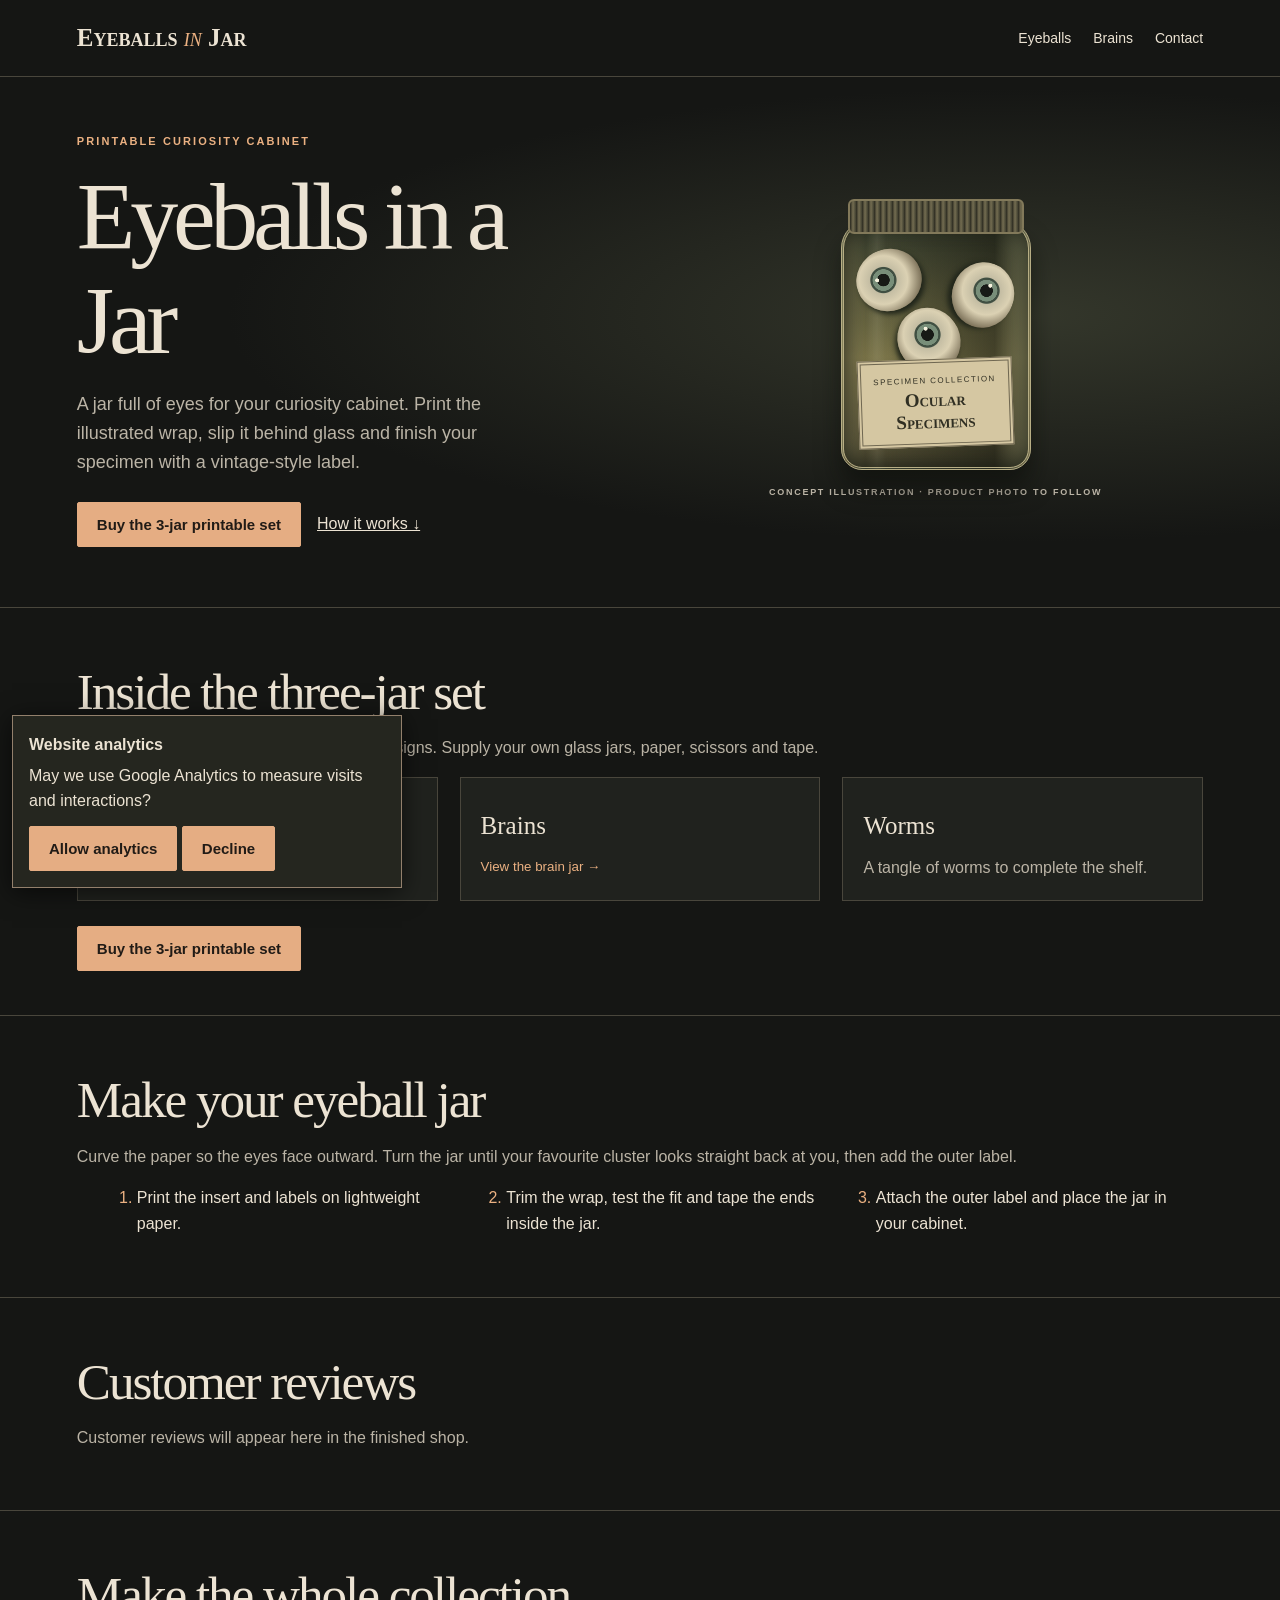
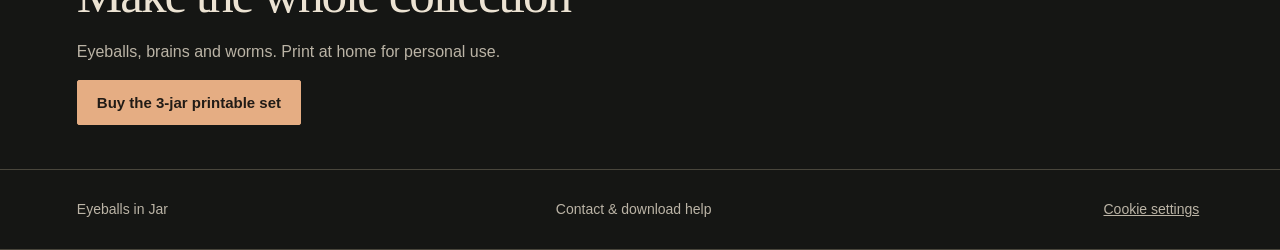
==== public/index.html @ 94f8097a "Add files via upload" ====
<!doctype html><html lang="en"><head><meta charset="utf-8"><meta name="viewport" content="width=device-width,initial-scale=1"><meta name="robots" content="noindex"><title>Eyeballs in a Jar Printable | Eyeballs in Jar</title><link rel="stylesheet" href="style.css"><link rel="icon" href="favicon.ico" sizes="16x16 32x32 48x48 64x64"><link rel="icon" type="image/svg+xml" href="favicon.svg" sizes="any"></head><body><header><a class="brand" href="index.html">Eyeballs <i>in</i> Jar</a><nav aria-label="Main navigation"><a href="index.html">Eyeballs</a><a href="brain-in-a-jar.html">Brains</a><a href="contact.html">Contact</a></nav></header><main><div class="hero"><div><div class="kicker">Printable curiosity cabinet</div><h1>Eyeballs in a Jar</h1><p class="lead">A jar full of eyes for your curiosity cabinet. Print the illustrated wrap, slip it behind glass and finish your specimen with a vintage-style label.</p><div class="actions"><button type="button" data-buy>Buy the 3-jar printable set</button><a href="#making">How it works ↓</a></div></div><figure><div class="glass" aria-hidden="true"><i class="eye"></i><i class="eye"></i><i class="eye"></i><div class="label"><small>SPECIMEN COLLECTION</small>Ocular Specimens</div></div><figcaption>Concept illustration · product photo to follow</figcaption></figure></div><section><h2>Inside the three-jar set</h2><p>One digital download with three specimen designs. Supply your own glass jars, paper, scissors and tape.</p><div class="kit"><a href="index.html"><h3>Eyeballs</h3><small>View the eyeball jar →</small></a><a href="brain-in-a-jar.html"><h3>Brains</h3><small>View the brain jar →</small></a><article><h3>Worms</h3><p>A tangle of worms to complete the shelf.</p></article></div><div class="actions"><button type="button" data-buy>Buy the 3-jar printable set</button></div></section><section id="making"><h2>Make your eyeball jar</h2><p>Curve the paper so the eyes face outward. Turn the jar until your favourite cluster looks straight back at you, then add the outer label.</p><ol class="steps"><li>Print the insert and labels on lightweight paper.</li><li>Trim the wrap, test the fit and tape the ends inside the jar.</li><li>Attach the outer label and place the jar in your cabinet.</li></ol></section><section><h2>Customer reviews</h2><p>Customer reviews will appear here in the finished shop.</p></section><section><h2>Make the whole collection</h2><p>Eyeballs, brains and worms. Print at home for personal use.</p><button type="button" data-buy>Buy the 3-jar printable set</button></section></main><dialog aria-labelledby="checkout"><h2 id="checkout">The three-jar set</h2><p>Eyeballs, brains and worms · Printable download</p><p>Store preview. Checkout will open when the collection launches.</p><form method="dialog"><button>Back to the cabinet</button></form></dialog><script>const box=document.querySelector("dialog");document.querySelectorAll("[data-buy]").forEach(b=>b.onclick=()=>box.showModal());</script><footer><span>Eyeballs in Jar</span><a href="contact.html">Contact &amp; download help</a><button id="cookie-settings" type="button">Cookie settings</button></footer><aside id="analytics-choice" aria-label="Analytics preferences" hidden><strong>Website analytics</strong><p>May we use Google Analytics to measure visits and interactions?</p><button data-accept>Allow analytics</button> <button data-decline>Decline</button></aside><script defer src="analytics.js"></script></body></html>
---- public/style.css ----
:root{--bg:#151614;--paper:#ece3d3;--muted:#bbb4a6;--copper:#ebb182;--line:#49463c}*{box-sizing:border-box}body{margin:0;background:var(--bg);color:var(--paper);font:16px/1.6 'Barlow','Segoe UI',Arial,sans-serif}a{color:inherit}header,footer,.hero,section,main.contact{padding:24px max(6vw,calc((100vw - 1200px)/2))}header,footer,nav,.actions{display:flex;align-items:center;gap:22px}header,footer{justify-content:space-between;border-bottom:1px solid var(--line)}header a,footer a,nav a{text-decoration:none}nav a:hover,footer a:hover{color:var(--copper)}.brand{font:small-caps bold 25px Georgia,serif}.brand i{color:var(--copper);font-weight:normal}nav{font-size:14px}.hero{display:grid;grid-template-columns:1fr 1fr;align-items:center;min-height:530px;gap:5%;padding-top:36px;padding-bottom:40px;background:radial-gradient(ellipse at 80% 45%,#34372b 0,transparent 55%)}h1,h2,h3{font-family:Georgia,serif;font-weight:400;line-height:1.08;margin:14px 0}h1{font-size:clamp(58px,7.5vw,110px);letter-spacing:-.055em}h2{font-size:clamp(32px,4vw,54px);letter-spacing:-.04em}h3{font-size:25px}.kicker,figcaption{color:var(--copper);font:600 11px/1.6 Arial,sans-serif;letter-spacing:.19em;text-transform:uppercase}.lead{max-width:470px;color:var(--muted);font-size:18px}.actions{flex-wrap:wrap;gap:16px;margin-top:25px}button{background:#e5ad83;border:1px solid #e5ad83;color:#211b16;padding:13px 19px;cursor:pointer;font:bold 15px Arial,sans-serif;border-radius:2px}button:hover{background:#f4c7a5}section{padding-top:42px;padding-bottom:44px;border-top:1px solid var(--line)}section p,footer,dialog p{color:var(--muted)}.kit,.steps{display:grid;grid-template-columns:repeat(3,1fr);gap:22px}.kit a,.kit article{display:block;padding:20px;border:1px solid var(--line);background:#20221e;text-decoration:none}.kit a:hover{border-color:var(--copper)}.kit small{color:var(--copper)}.kit p{margin-bottom:0}.steps{counter-reset:step}.steps li{margin-left:20px;padding-right:12px}.steps li::marker{color:var(--copper)}figure{margin:0;text-align:center}figcaption{margin-top:15px;color:var(--muted);font-size:9px}.glass{width:190px;height:250px;margin:40px auto 0;position:relative;border:3px double #b7ae85;border-radius:28px 28px 21px 21px;background:linear-gradient(90deg,#a4986d57,transparent 12%,#cac6a71e 18%,transparent 23%,#17181088 82%,#b0ae8466),linear-gradient(#343a2b,#797348 55%,#49452f);box-shadow:inset 0 0 25px #181c13,0 18px 25px #090b0788}.glass:before{content:'';position:absolute;left:4px;right:4px;top:-24px;height:31px;background:repeating-linear-gradient(90deg,#28271e,#746d51 3px,#403f30 6px);border:2px solid #82795a;border-radius:6px}.eye{position:absolute;width:66px;height:62px;border-radius:50%;background:radial-gradient(circle at 33% 44%,#f7f3df 0 3%,transparent 4%),radial-gradient(circle at 42% 47%,#171a16 0 12%,#788e79 13% 21%,#404f42 22% 25%,#c4bda3 27%,#dbd1b3 48%,#796e56 77%,#343729);box-shadow:2px 4px 5px #20251a}.eye:nth-child(1){left:12px;top:26px;transform:rotate(-20deg)}.eye:nth-child(2){right:12px;top:41px;transform:rotate(110deg)}.eye:nth-child(3){left:52px;top:86px;transform:rotate(55deg)}.brain{position:absolute;inset:29px 12px auto;height:110px;border-radius:52% 52% 40% 35%;background:repeating-radial-gradient(ellipse at 36% 100%,#927869 0 5px,#c6a992 7px 11px,#6f6051 13px 15px);transform:rotate(-9deg);box-shadow:inset -12px -9px 16px #746851}.label{position:absolute;left:8%;right:8%;bottom:20px;background:#d5c7a2;color:#302f23;padding:10px 2px;border:4px double #6f6751;font:small-caps bold 19px Georgia,serif;transform:rotate(-2deg)}.label small{display:block;font:8px/2 Arial,sans-serif;letter-spacing:.18em}.contact{min-height:65vh}.contact h1{font-size:60px}dialog{max-width:min(410px,90vw);background:#22251f;color:var(--paper);border:1px solid var(--line);padding:30px}dialog::backdrop{background:#000b}footer{font-size:14px;border-top:1px solid var(--line)}@media(max-width:700px){header,footer{flex-wrap:wrap;gap:9px}nav{gap:15px}.hero{grid-template-columns:1fr}.hero figure{padding:12px 0}.kit,.steps{grid-template-columns:1fr}.glass{transform:scale(.9);margin-bottom:-10px}section{padding-block:28px}}
#analytics-choice{position:fixed;bottom:12px;left:12px;z-index:4;background:#25261f;color:#ece3d3;padding:16px;border:1px solid #93806c;max-width:min(390px,calc(100vw - 24px));box-shadow:0 4px 24px #0009}#analytics-choice p{margin:5px 0 12px}#cookie-settings{font:inherit;background:transparent;color:inherit;padding:4px;border:0;text-decoration:underline}
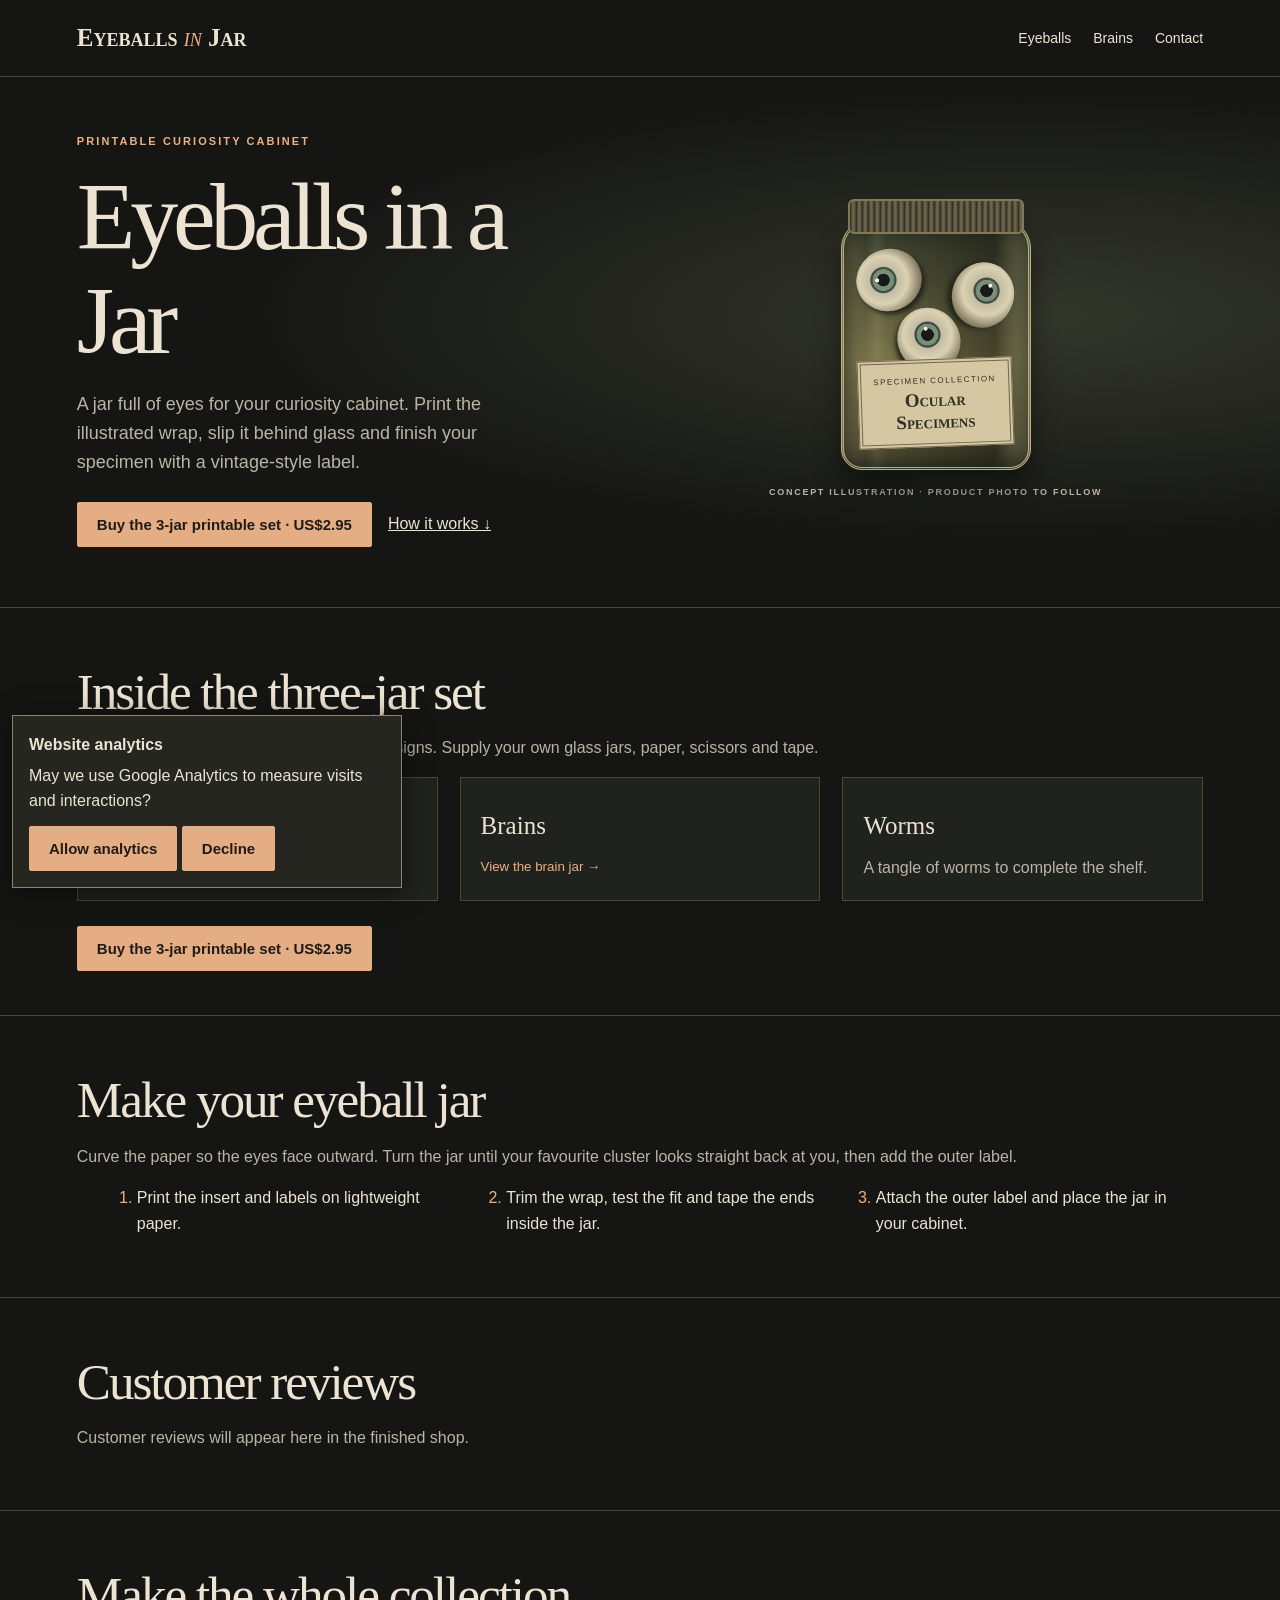
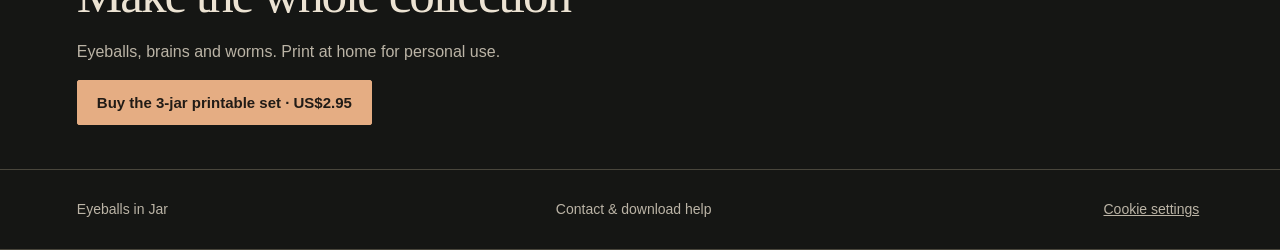
==== commit 335a7bc0: "Add files via upload" ====
--- a/public/index.html
+++ b/public/index.html
@@ -1 +1 @@
-<!doctype html><html lang="en"><head><meta charset="utf-8"><meta name="viewport" content="width=device-width,initial-scale=1"><meta name="robots" content="noindex"><title>Eyeballs in a Jar Printable | Eyeballs in Jar</title><link rel="stylesheet" href="style.css"><link rel="icon" href="favicon.ico" sizes="16x16 32x32 48x48 64x64"><link rel="icon" type="image/svg+xml" href="favicon.svg" sizes="any"></head><body><header><a class="brand" href="index.html">Eyeballs <i>in</i> Jar</a><nav aria-label="Main navigation"><a href="index.html">Eyeballs</a><a href="brain-in-a-jar.html">Brains</a><a href="contact.html">Contact</a></nav></header><main><div class="hero"><div><div class="kicker">Printable curiosity cabinet</div><h1>Eyeballs in a Jar</h1><p class="lead">A jar full of eyes for your curiosity cabinet. Print the illustrated wrap, slip it behind glass and finish your specimen with a vintage-style label.</p><div class="actions"><button type="button" data-buy>Buy the 3-jar printable set</button><a href="#making">How it works ↓</a></div></div><figure><div class="glass" aria-hidden="true"><i class="eye"></i><i class="eye"></i><i class="eye"></i><div class="label"><small>SPECIMEN COLLECTION</small>Ocular Specimens</div></div><figcaption>Concept illustration · product photo to follow</figcaption></figure></div><section><h2>Inside the three-jar set</h2><p>One digital download with three specimen designs. Supply your own glass jars, paper, scissors and tape.</p><div class="kit"><a href="index.html"><h3>Eyeballs</h3><small>View the eyeball jar →</small></a><a href="brain-in-a-jar.html"><h3>Brains</h3><small>View the brain jar →</small></a><article><h3>Worms</h3><p>A tangle of worms to complete the shelf.</p></article></div><div class="actions"><button type="button" data-buy>Buy the 3-jar printable set</button></div></section><section id="making"><h2>Make your eyeball jar</h2><p>Curve the paper so the eyes face outward. Turn the jar until your favourite cluster looks straight back at you, then add the outer label.</p><ol class="steps"><li>Print the insert and labels on lightweight paper.</li><li>Trim the wrap, test the fit and tape the ends inside the jar.</li><li>Attach the outer label and place the jar in your cabinet.</li></ol></section><section><h2>Customer reviews</h2><p>Customer reviews will appear here in the finished shop.</p></section><section><h2>Make the whole collection</h2><p>Eyeballs, brains and worms. Print at home for personal use.</p><button type="button" data-buy>Buy the 3-jar printable set</button></section></main><dialog aria-labelledby="checkout"><h2 id="checkout">The three-jar set</h2><p>Eyeballs, brains and worms · Printable download</p><p>Store preview. Checkout will open when the collection launches.</p><form method="dialog"><button>Back to the cabinet</button></form></dialog><script>const box=document.querySelector("dialog");document.querySelectorAll("[data-buy]").forEach(b=>b.onclick=()=>box.showModal());</script><footer><span>Eyeballs in Jar</span><a href="contact.html">Contact &amp; download help</a><button id="cookie-settings" type="button">Cookie settings</button></footer><aside id="analytics-choice" aria-label="Analytics preferences" hidden><strong>Website analytics</strong><p>May we use Google Analytics to measure visits and interactions?</p><button data-accept>Allow analytics</button> <button data-decline>Decline</button></aside><script defer src="analytics.js"></script></body></html>+<!doctype html><html lang="en"><head><meta charset="utf-8"><meta name="viewport" content="width=device-width,initial-scale=1"><meta name="robots" content="noindex"><title>Eyeballs in a Jar Printable | Eyeballs in Jar</title><link rel="stylesheet" href="style.css"><link rel="icon" href="favicon.ico" sizes="16x16 32x32 48x48 64x64"><link rel="icon" type="image/svg+xml" href="favicon.svg" sizes="any"></head><body><header><a class="brand" href="index.html">Eyeballs <i>in</i> Jar</a><nav aria-label="Main navigation"><a href="index.html">Eyeballs</a><a href="brain-in-a-jar.html">Brains</a><a href="contact.html">Contact</a></nav></header><main><div class="hero"><div><div class="kicker">Printable curiosity cabinet</div><h1>Eyeballs in a Jar</h1><p class="lead">A jar full of eyes for your curiosity cabinet. Print the illustrated wrap, slip it behind glass and finish your specimen with a vintage-style label.</p><div class="actions"><button type="button" data-buy>Buy the 3-jar printable set · US$2.95</button><a href="#making">How it works ↓</a></div></div><figure><div class="glass" aria-hidden="true"><i class="eye"></i><i class="eye"></i><i class="eye"></i><div class="label"><small>SPECIMEN COLLECTION</small>Ocular Specimens</div></div><figcaption>Concept illustration · product photo to follow</figcaption></figure></div><section><h2>Inside the three-jar set</h2><p>One digital download with three specimen designs. Supply your own glass jars, paper, scissors and tape.</p><div class="kit"><a href="index.html"><h3>Eyeballs</h3><small>View the eyeball jar →</small></a><a href="brain-in-a-jar.html"><h3>Brains</h3><small>View the brain jar →</small></a><article><h3>Worms</h3><p>A tangle of worms to complete the shelf.</p></article></div><div class="actions"><button type="button" data-buy>Buy the 3-jar printable set · US$2.95</button></div></section><section id="making"><h2>Make your eyeball jar</h2><p>Curve the paper so the eyes face outward. Turn the jar until your favourite cluster looks straight back at you, then add the outer label.</p><ol class="steps"><li>Print the insert and labels on lightweight paper.</li><li>Trim the wrap, test the fit and tape the ends inside the jar.</li><li>Attach the outer label and place the jar in your cabinet.</li></ol></section><section><h2>Customer reviews</h2><p>Customer reviews will appear here in the finished shop.</p></section><section><h2>Make the whole collection</h2><p>Eyeballs, brains and worms. Print at home for personal use.</p><button type="button" data-buy>Buy the 3-jar printable set · US$2.95</button></section></main><script defer src="https://cdn.paddle.com/paddle/v2/paddle.js"></script><script defer src="/jar-shop.js"></script><footer><span>Eyeballs in Jar</span><a href="contact.html">Contact &amp; download help</a><button id="cookie-settings" type="button">Cookie settings</button></footer><aside id="analytics-choice" aria-label="Analytics preferences" hidden><strong>Website analytics</strong><p>May we use Google Analytics to measure visits and interactions?</p><button data-accept>Allow analytics</button> <button data-decline>Decline</button></aside><script defer src="analytics.js"></script></body></html>
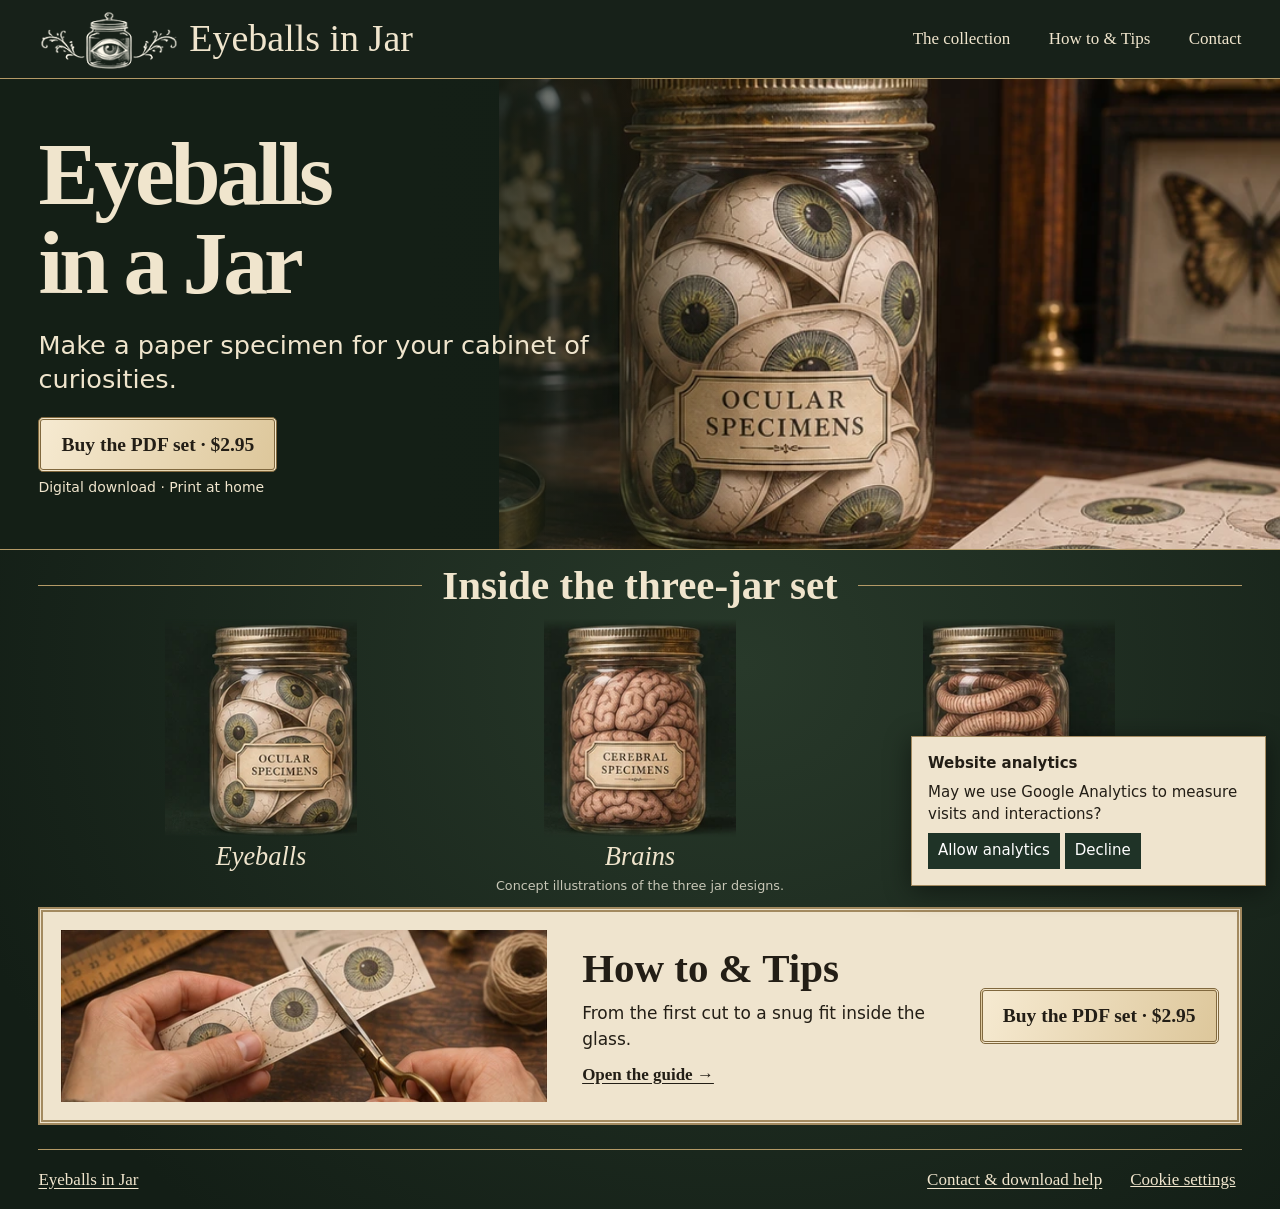
==== commit db27911d: "Add files via upload" ====
--- a/public/index.html
+++ b/public/index.html
@@ -1 +1,5 @@
-<!doctype html><html lang="en"><head><meta charset="utf-8"><meta name="viewport" content="width=device-width,initial-scale=1"><meta name="robots" content="noindex"><title>Eyeballs in a Jar Printable | Eyeballs in Jar</title><link rel="stylesheet" href="style.css"><link rel="icon" href="favicon.ico" sizes="16x16 32x32 48x48 64x64"><link rel="icon" type="image/svg+xml" href="favicon.svg" sizes="any"></head><body><header><a class="brand" href="index.html">Eyeballs <i>in</i> Jar</a><nav aria-label="Main navigation"><a href="index.html">Eyeballs</a><a href="brain-in-a-jar.html">Brains</a><a href="contact.html">Contact</a></nav></header><main><div class="hero"><div><div class="kicker">Printable curiosity cabinet</div><h1>Eyeballs in a Jar</h1><p class="lead">A jar full of eyes for your curiosity cabinet. Print the illustrated wrap, slip it behind glass and finish your specimen with a vintage-style label.</p><div class="actions"><button type="button" data-buy>Buy the 3-jar printable set · US$2.95</button><a href="#making">How it works ↓</a></div></div><figure><div class="glass" aria-hidden="true"><i class="eye"></i><i class="eye"></i><i class="eye"></i><div class="label"><small>SPECIMEN COLLECTION</small>Ocular Specimens</div></div><figcaption>Concept illustration · product photo to follow</figcaption></figure></div><section><h2>Inside the three-jar set</h2><p>One digital download with three specimen designs. Supply your own glass jars, paper, scissors and tape.</p><div class="kit"><a href="index.html"><h3>Eyeballs</h3><small>View the eyeball jar →</small></a><a href="brain-in-a-jar.html"><h3>Brains</h3><small>View the brain jar →</small></a><article><h3>Worms</h3><p>A tangle of worms to complete the shelf.</p></article></div><div class="actions"><button type="button" data-buy>Buy the 3-jar printable set · US$2.95</button></div></section><section id="making"><h2>Make your eyeball jar</h2><p>Curve the paper so the eyes face outward. Turn the jar until your favourite cluster looks straight back at you, then add the outer label.</p><ol class="steps"><li>Print the insert and labels on lightweight paper.</li><li>Trim the wrap, test the fit and tape the ends inside the jar.</li><li>Attach the outer label and place the jar in your cabinet.</li></ol></section><section><h2>Customer reviews</h2><p>Customer reviews will appear here in the finished shop.</p></section><section><h2>Make the whole collection</h2><p>Eyeballs, brains and worms. Print at home for personal use.</p><button type="button" data-buy>Buy the 3-jar printable set · US$2.95</button></section></main><script defer src="https://cdn.paddle.com/paddle/v2/paddle.js"></script><script defer src="/jar-shop.js"></script><footer><span>Eyeballs in Jar</span><a href="contact.html">Contact &amp; download help</a><button id="cookie-settings" type="button">Cookie settings</button></footer><aside id="analytics-choice" aria-label="Analytics preferences" hidden><strong>Website analytics</strong><p>May we use Google Analytics to measure visits and interactions?</p><button data-accept>Allow analytics</button> <button data-decline>Decline</button></aside><script defer src="analytics.js"></script></body></html>+<!doctype html>
+<html lang="en"><head><meta charset="utf-8"><meta name="viewport" content="width=device-width,initial-scale=1"><meta name="robots" content="noindex"><title>Eyeballs in a Jar | Eyeballs in Jar</title><link rel="icon" href="/favicon.svg"><link rel="stylesheet" href="/cabinet/theme.css"></head><body>
+<header><div class="frame bar"><a class="brand" href="/"><img src="/cabinet/emblem.png" alt="">Eyeballs in Jar</a><nav aria-label="Main navigation"><a href="/#collection">The collection</a><a href="/how-to.html">How to &amp; Tips</a><a href="/contact.html">Contact</a></nav></div></header>
+<main><section class="hero "><img src="/cabinet/cabinet.webp" alt="Concept illustration of a paper eyeball specimen jar in a curiosity cabinet"><div class="frame"><div class="hero-copy"><h1>Eyeballs<br> in a Jar</h1><p>Make a paper specimen for your cabinet of curiosities.</p><button class="buy" type="button" data-buy>Buy the PDF set · $2.95</button><small>Digital download · Print at home</small></div></div></section><section id="collection" class="collection frame"><h2>Inside the three-jar set</h2><div class="jars"><a href="/"><img src="/cabinet/eyes.webp" alt="Eyeballs jar concept illustration"><span>Eyeballs</span></a><a href="/brain-in-a-jar.html"><img src="/cabinet/brain.webp" alt="Brains jar concept illustration"><span>Brains</span></a><div><img src="/cabinet/worms.webp" alt="Worms jar concept illustration"><span>Worms</span></div></div><p class="caption">Concept illustrations of the three jar designs.</p></section><aside class="guide frame"><img src="/cabinet/worktable.webp" alt="Illustration of a paper specimen being cut at a worktable"><div><h2>How to &amp; Tips</h2><p>From the first cut to a snug fit inside the glass.</p><a href="/how-to.html">Open the guide →</a></div><div><button class="buy" type="button" data-buy>Buy the PDF set · $2.95</button></div></aside></main><footer class="frame"><a href="/">Eyeballs in Jar</a><a href="/contact.html">Contact &amp; download help</a><button id="cookie-settings">Cookie settings</button></footer><aside id="analytics-choice" aria-label="Analytics preferences" hidden><strong>Website analytics</strong><p>May we use Google Analytics to measure visits and interactions?</p><button data-accept>Allow analytics</button> <button data-decline>Decline</button></aside><script defer src="analytics.js"></script>
+<script defer src="https://cdn.paddle.com/paddle/v2/paddle.js"></script><script defer src="/jar-shop.js"></script></body></html>
--- a/cabinet/theme.css
+++ b/cabinet/theme.css
@@ -0,0 +1,2 @@
+:root{color-scheme:dark;--paper:#f0e5cd;--gold:#b49a67;--green:#162319;--ink:#231e16}*{box-sizing:border-box}body{margin:0;background:radial-gradient(ellipse at 58% 55%,#28392a,#131e16 78%);color:var(--paper);font:17px/1.5 Georgia,serif}a{color:inherit;text-underline-offset:.2em}button{cursor:pointer;font:inherit}img{display:block;max-width:100%}.frame{width:min(94%,1240px);margin:auto}header{border-bottom:1px solid var(--gold);background:#172119}.bar,nav,.brand,footer{display:flex;align-items:center}.bar{justify-content:space-between;min-height:78px}.brand{gap:10px;font-size:clamp(23px,3vw,38px)}.brand img{width:clamp(80px,11vw,145px)}.brand,nav a{text-decoration:none}nav{gap:clamp(16px,3vw,40px)}a:hover{text-decoration:underline}.hero{position:relative;isolation:isolate;overflow:hidden;border-bottom:1px solid var(--gold);background:#131e16}.hero>img{position:absolute;right:0;width:61%;height:100%;object-fit:cover;object-position:center;z-index:-2}.hero:after{content:"";position:absolute;inset:0;z-index:-1;background:linear-gradient(90deg,#141f16 33%,transparent 59%)}.brainhero>img{object-fit:contain;background:#202e23}.hero-copy{max-width:46%;padding:clamp(28px,4vw,65px) 0}.hero h1,.manual h1{font-size:clamp(56px,7vw,105px);line-height:.99;letter-spacing:-.045em;margin:0}.hero p,.guide p,.manual p,small,.caption{font-family:system-ui,sans-serif}.hero p{font-size:clamp(18px,2vw,28px);line-height:1.35;max-width:24em;margin:20px 0}.buy{background:linear-gradient(110deg,#f6ead1,#ddc79b);border:3px double #80683e;border-radius:5px;padding:10px 20px;color:var(--ink);font-weight:bold;font-size:1.15em}.buy:hover{background:#fff3dc}small{display:block;margin-top:5px;font-size:14px}.collection{text-align:center;padding:12px 0}.collection h2,.guide h2,.manual h2{font-size:clamp(26px,3.2vw,44px);line-height:1.15;margin:0}.collection h2{display:flex;align-items:center;gap:20px}.collection h2:before,.collection h2:after{content:"";height:1px;background:var(--gold);flex:1}.jars{display:flex;justify-content:space-evenly;margin-top:10px}.jars>*{width:26%;text-decoration:none}.jars img{height:clamp(150px,17vw,230px);width:100%;object-fit:contain;mask-image:linear-gradient(to right,transparent,#000 10%,#000 90%,transparent),linear-gradient(to bottom,transparent,#000 5%,#000 95%,transparent);mask-composite:intersect}.jars span{font-style:italic;font-size:1.55em}.caption{margin:0;font-size:.75em;color:#c8c7b7}.guide,.guidehead{display:grid;align-items:center;gap:3%;padding:18px}.guide{grid-template-columns:42% 1fr auto;background:#efe4ce;color:var(--ink);border:5px double #a38a60}.guide img{width:100%}.guide p{margin:.55em 0}.guide a,.manual>a{font-weight:bold}footer{gap:22px;border-top:1px solid var(--gold);margin:24px auto 0!important;padding:16px 0;flex-wrap:wrap}footer>a:first-child{margin-right:auto}footer button{background:none;color:inherit;border:0;text-decoration:underline}.manual{padding:35px 0 45px}.guidehead{grid-template-columns:1fr 42%;border-bottom:1px solid var(--gold)}.manual ol{max-width:750px;margin:30px auto;padding-left:30px}.manual li{padding:16px 0;border-bottom:1px solid #5c624c}.manual h2{font-size:1.7em}.manual p{max-width:60ch}.manual li::marker{color:#d3b785}.manual>a{display:block;text-align:center}#analytics-choice{position:fixed;z-index:9;bottom:14px;right:14px;width:min(355px,92vw);padding:16px;background:#efe4ce;color:var(--ink);box-shadow:0 4px 25px #0007;border:1px solid #a38a60;font:15px/1.45 system-ui}#analytics-choice p{margin:.5em 0}#analytics-choice button{background:#1f3327;color:#fff;border:0;padding:7px 10px}a:focus-visible,button:focus-visible{outline:3px solid #cd8c51;outline-offset:3px}
+@media(max-width:760px){.bar{flex-wrap:wrap;justify-content:center;gap:4px;padding:8px 0}nav{width:100%;justify-content:center;font-size:15px}.hero{display:flex;flex-direction:column}.hero>.frame{order:0}.hero>img{position:static;width:100%;height:clamp(185px,56vw,340px);order:1;z-index:0;object-position:50% 50%}.hero:after{display:none}.hero-copy{max-width:100%;padding:22px 0}.hero h1{font-size:clamp(40px,9vw,65px)}.hero h1 br{display:none}.hero h1 br:after{content:" "}.hero p{margin:10px 0 15px}.collection h2{gap:8px}.jars>*{width:31%}.jars img{height:clamp(95px,34vw,170px)}.jars span{font-size:1.15em}.guide,.guidehead{grid-template-columns:1fr;gap:14px}.guide img{max-height:230px;object-fit:cover}.manual h1{font-size:42px}footer{gap:12px;font-size:14px}}
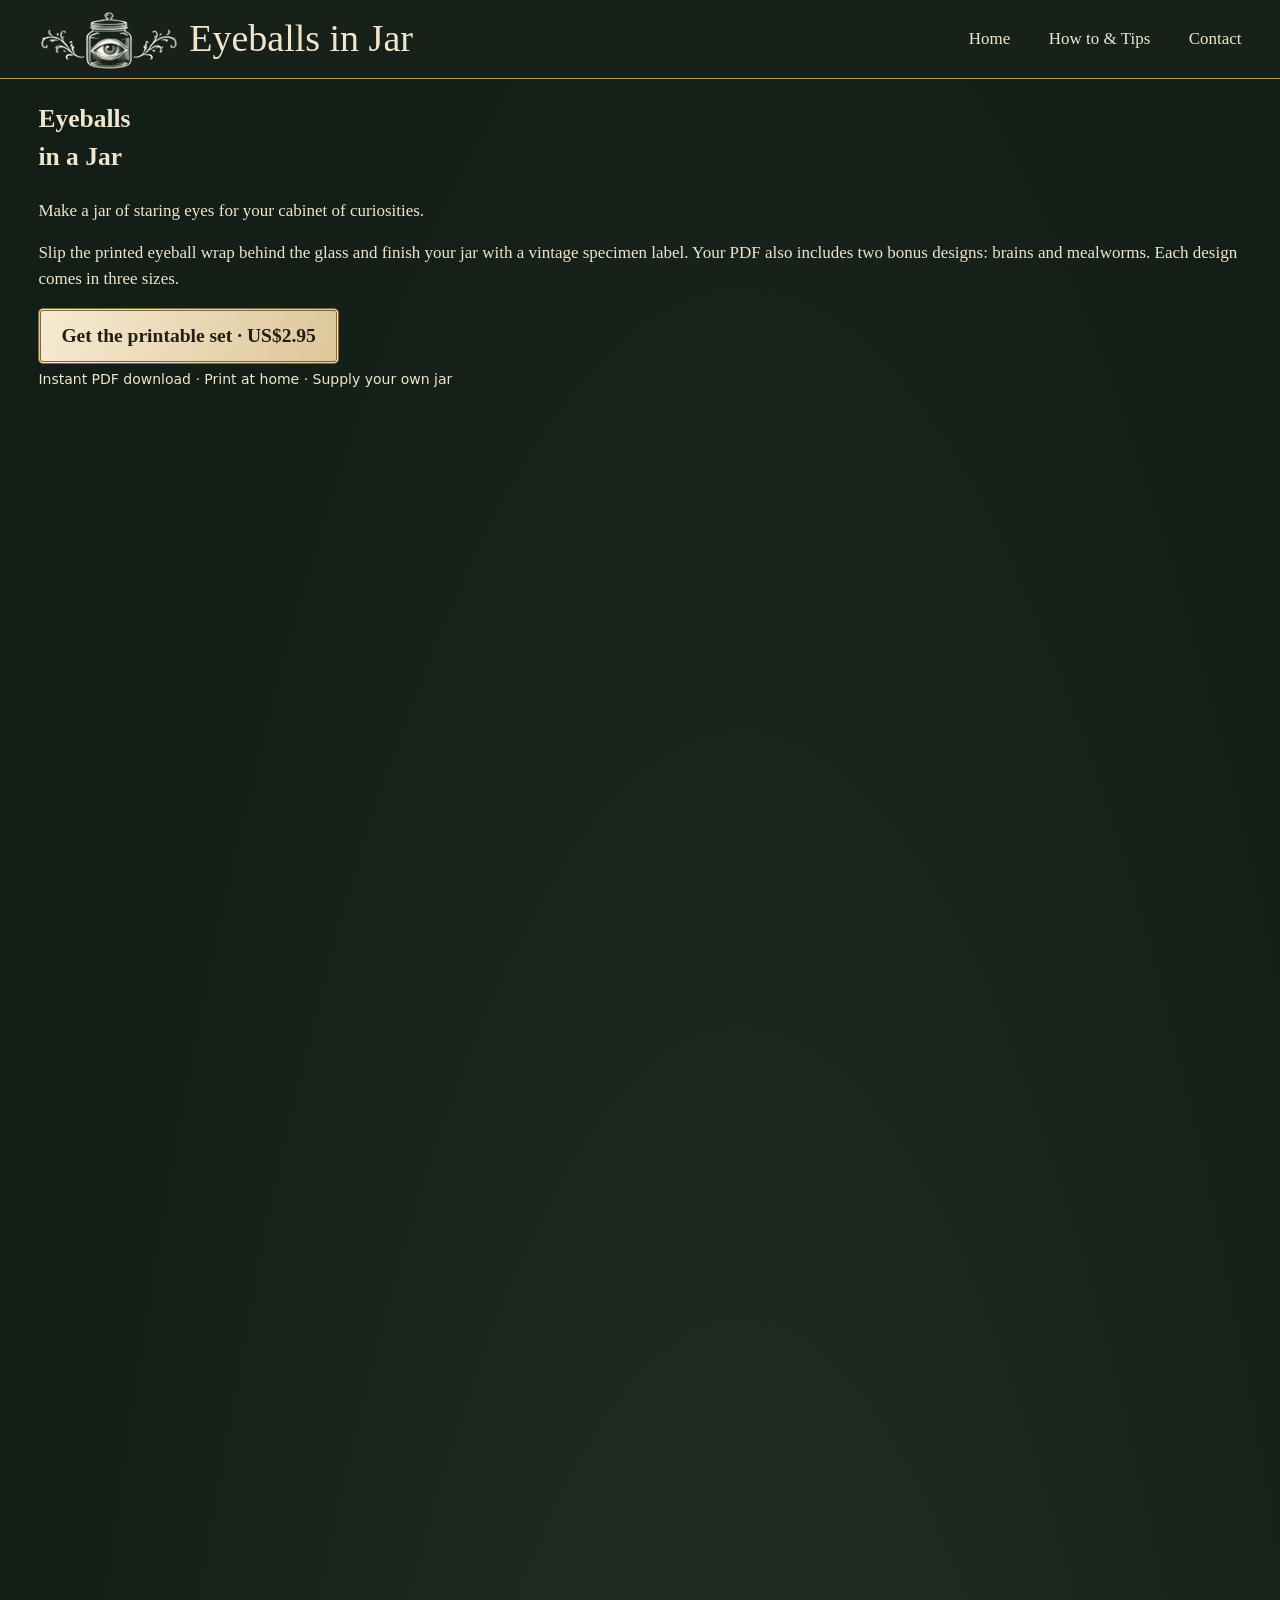
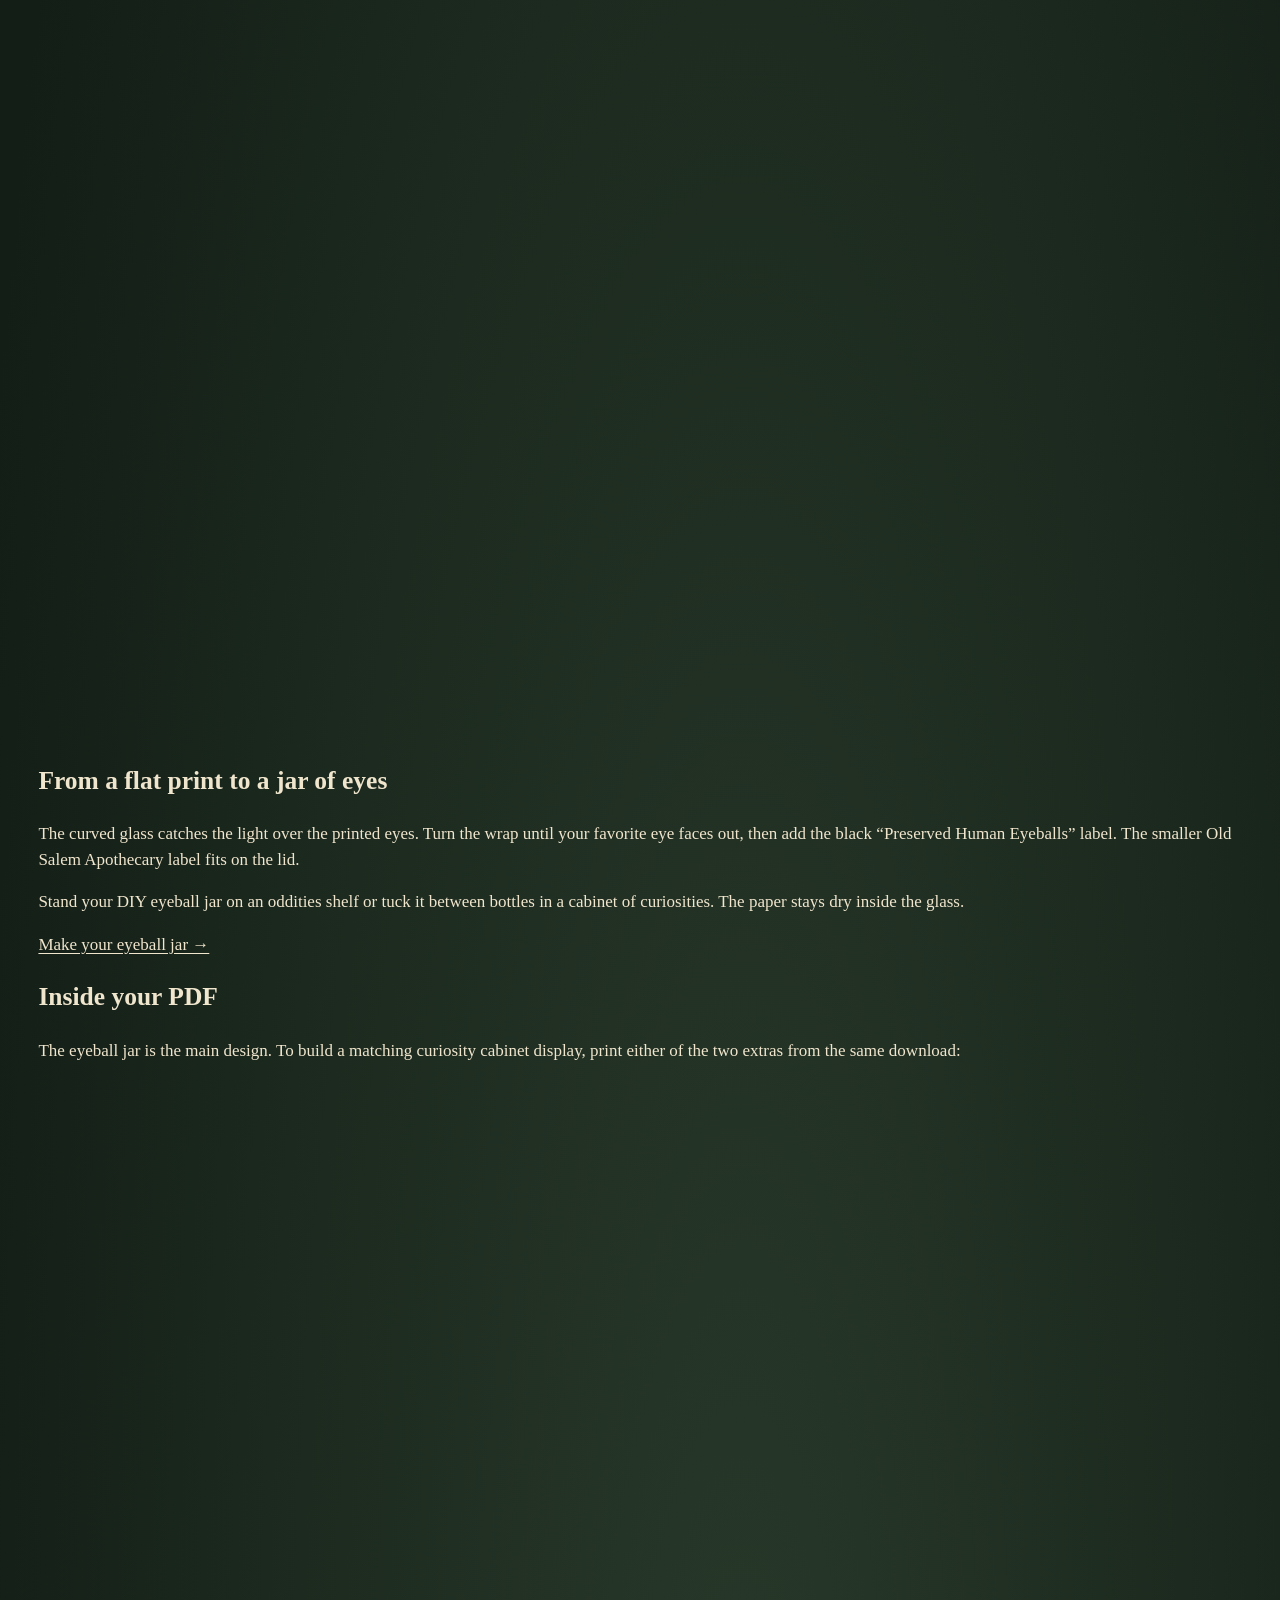
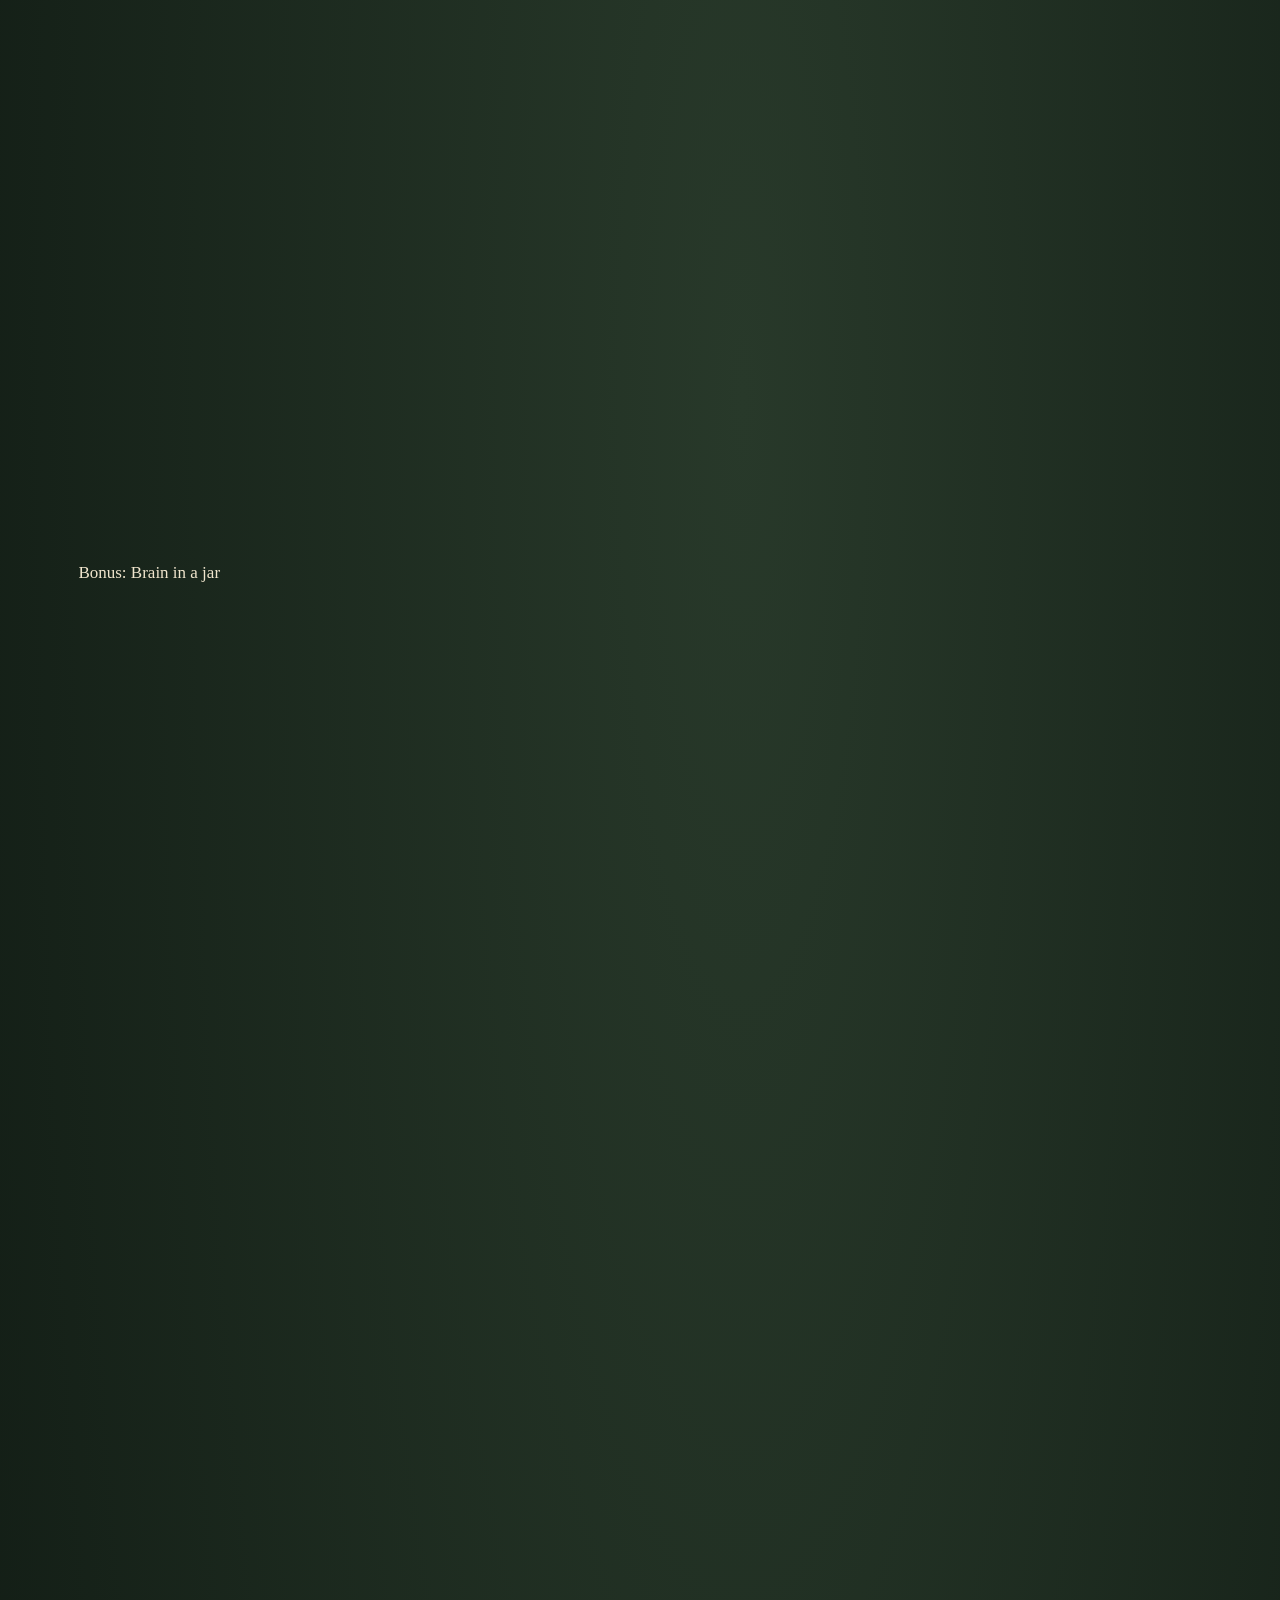
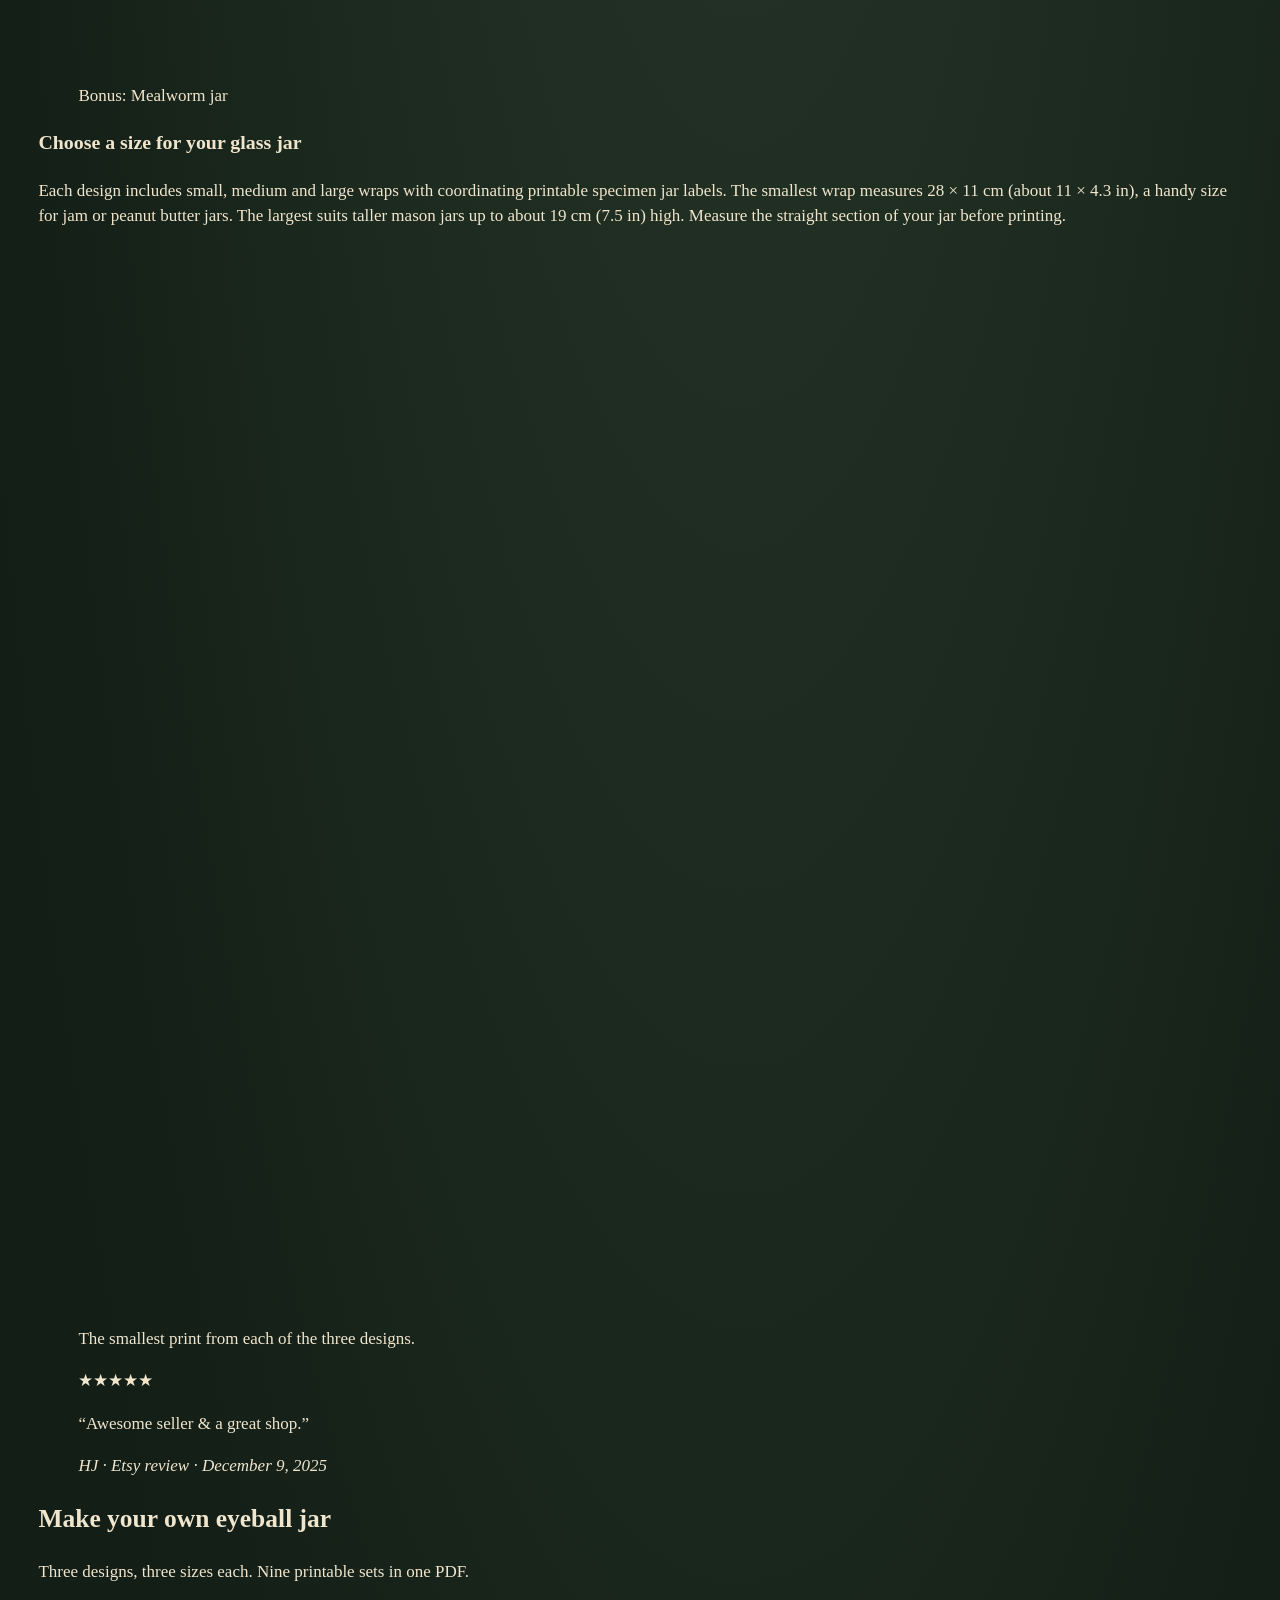
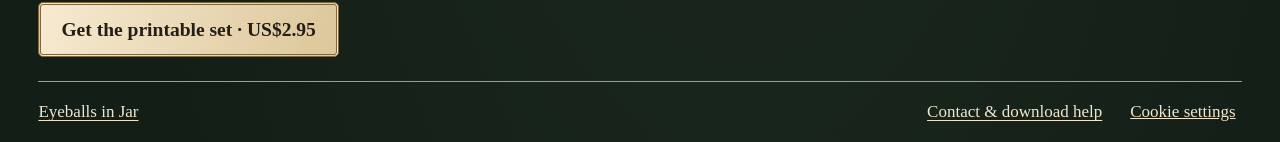
==== commit a001dc21: "Add files via upload" ====
--- a/public/index.html
+++ b/public/index.html
@@ -1,5 +1,20 @@
 <!doctype html>
-<html lang="en"><head><meta charset="utf-8"><meta name="viewport" content="width=device-width,initial-scale=1"><meta name="robots" content="noindex"><title>Eyeballs in a Jar | Eyeballs in Jar</title><link rel="icon" href="/favicon.svg"><link rel="stylesheet" href="/cabinet/theme.css"></head><body>
-<header><div class="frame bar"><a class="brand" href="/"><img src="/cabinet/emblem.png" alt="">Eyeballs in Jar</a><nav aria-label="Main navigation"><a href="/#collection">The collection</a><a href="/how-to.html">How to &amp; Tips</a><a href="/contact.html">Contact</a></nav></div></header>
-<main><section class="hero "><img src="/cabinet/cabinet.webp" alt="Concept illustration of a paper eyeball specimen jar in a curiosity cabinet"><div class="frame"><div class="hero-copy"><h1>Eyeballs<br> in a Jar</h1><p>Make a paper specimen for your cabinet of curiosities.</p><button class="buy" type="button" data-buy>Buy the PDF set · $2.95</button><small>Digital download · Print at home</small></div></div></section><section id="collection" class="collection frame"><h2>Inside the three-jar set</h2><div class="jars"><a href="/"><img src="/cabinet/eyes.webp" alt="Eyeballs jar concept illustration"><span>Eyeballs</span></a><a href="/brain-in-a-jar.html"><img src="/cabinet/brain.webp" alt="Brains jar concept illustration"><span>Brains</span></a><div><img src="/cabinet/worms.webp" alt="Worms jar concept illustration"><span>Worms</span></div></div><p class="caption">Concept illustrations of the three jar designs.</p></section><aside class="guide frame"><img src="/cabinet/worktable.webp" alt="Illustration of a paper specimen being cut at a worktable"><div><h2>How to &amp; Tips</h2><p>From the first cut to a snug fit inside the glass.</p><a href="/how-to.html">Open the guide →</a></div><div><button class="buy" type="button" data-buy>Buy the PDF set · $2.95</button></div></aside></main><footer class="frame"><a href="/">Eyeballs in Jar</a><a href="/contact.html">Contact &amp; download help</a><button id="cookie-settings">Cookie settings</button></footer><aside id="analytics-choice" aria-label="Analytics preferences" hidden><strong>Website analytics</strong><p>May we use Google Analytics to measure visits and interactions?</p><button data-accept>Allow analytics</button> <button data-decline>Decline</button></aside><script defer src="analytics.js"></script>
+<html lang="en"><head><meta charset="utf-8"><meta name="viewport" content="width=device-width,initial-scale=1">
+<title>Eyeballs in a Jar Printable | DIY Eyeball Jar & Bonus Designs</title><meta name="description" content="Make an eyeball jar for your cabinet of curiosities. Download printable wraps and apothecary labels in three sizes, plus brain and mealworm designs."><link rel="canonical" href="https://eyeballsinjar.com/">
+<link rel="icon" href="/favicon.svg"><link rel="stylesheet" href="/cabinet/theme.css"><link rel="stylesheet" href="/cabinet/store.css"></head>
+<body><header><div class="frame bar"><a class="brand" href="/"><img src="/cabinet/emblem.png" alt="">Eyeballs in Jar</a><nav aria-label="Main navigation"><a href="/" aria-current="page">Home</a><a href="/how-to">How to &amp; Tips</a><a href="/contact">Contact</a></nav></div></header>
+<main>
+<section class="frame opening"><div><h1>Eyeballs<br> in a Jar</h1>
+<p class="lead">Make a jar of staring eyes for your cabinet of curiosities.</p>
+<p>Slip the printed eyeball wrap behind the glass and finish your jar with a vintage specimen label. Your PDF also includes two bonus designs: brains and mealworms. Each design comes in three sizes.</p>
+<button class="buy" type="button" data-buy>Get the printable set · US$2.95</button><small>Instant PDF download · Print at home · Supply your own jar</small></div>
+<figure><img src="/cabinet/photos/eyeball-jars-1080.webp" srcset="/cabinet/photos/eyeball-jars-520.webp 520w, /cabinet/photos/eyeball-jars-1080.webp 1080w" sizes="(max-width: 700px) 94vw, 50vw" width="1080" height="837" alt="Three glass jars filled with printed eyeball wraps and finished with black and white apothecary labels" fetchpriority="high"></figure></section>
+<section class="paper"><div class="frame split"><figure><img src="/cabinet/photos/eyeball-wrap-and-jar-1080.webp" srcset="/cabinet/photos/eyeball-wrap-and-jar-520.webp 520w, /cabinet/photos/eyeball-wrap-and-jar-1080.webp 1080w" sizes="(max-width: 700px) 94vw, 50vw" width="1080" height="1080" alt="Empty jam jar beside the eyeball wrap, matching extension and two printable specimen jar labels" loading="lazy"></figure>
+<div><h2>From a flat print to a jar of eyes</h2><p>The curved glass catches the light over the printed eyes. Turn the wrap until your favorite eye faces out, then add the black “Preserved Human Eyeballs” label. The smaller Old Salem Apothecary label fits on the lid.</p>
+<p>Stand your DIY eyeball jar on an oddities shelf or tuck it between bottles in a cabinet of curiosities. The paper stays dry inside the glass.</p><a href="/how-to">Make your eyeball jar →</a></div></div></section>
+<section class="frame split includes" id="collection"><div><h2>Inside your PDF</h2><p>The eyeball jar is the main design. To build a matching curiosity cabinet display, print either of the two extras from the same download:</p>
+<div class="extras"><figure><img src="/cabinet/photos/brain-jar-wrap-1080.webp" srcset="/cabinet/photos/brain-jar-wrap-520.webp 520w, /cabinet/photos/brain-jar-wrap-1080.webp 1080w" sizes="(max-width: 700px) 94vw, 50vw" width="1080" height="1080" alt="Brain in a jar prop with the Cerebrum Humanum label beside it" loading="lazy"><figcaption>Bonus: Brain in a jar</figcaption></figure><figure><img src="/cabinet/photos/mealworm-specimen-jar-1080.webp" srcset="/cabinet/photos/mealworm-specimen-jar-520.webp 520w, /cabinet/photos/mealworm-specimen-jar-1080.webp 1080w" sizes="(max-width: 700px) 94vw, 50vw" width="1080" height="1080" alt="Finished paper mealworm jar with a Tenebrio Molitor label" loading="lazy"><figcaption>Bonus: Mealworm jar</figcaption></figure></div>
+<h3>Choose a size for your glass jar</h3><p>Each design includes small, medium and large wraps with coordinating printable specimen jar labels. The smallest wrap measures 28 × 11 cm (about 11 × 4.3 in), a handy size for jam or peanut butter jars. The largest suits taller mason jars up to about 19 cm (7.5 in) high. Measure the straight section of your jar before printing.</p></div>
+<figure><img src="/cabinet/photos/printable-specimen-jar-set-1080.webp" srcset="/cabinet/photos/printable-specimen-jar-set-520.webp 520w, /cabinet/photos/printable-specimen-jar-set-1080.webp 1080w" sizes="(max-width: 700px) 94vw, 50vw" width="1080" height="1080" alt="The smallest eyeball, brain and mealworm designs printed together on three sheets" loading="lazy"><figcaption>The smallest print from each of the three designs.</figcaption></figure></section>
+<section class="paper end"><div class="frame"><blockquote><span aria-label="5 out of 5 stars">★★★★★</span><p>“Awesome seller &amp; a great shop.”</p><cite>HJ · Etsy review · December 9, 2025</cite></blockquote><div><h2>Make your own eyeball jar</h2><p>Three designs, three sizes each. Nine printable sets in one PDF.</p><button class="buy" type="button" data-buy>Get the printable set · US$2.95</button></div></div></section></main><footer class="frame"><a href="/">Eyeballs in Jar</a><a href="/contact.html">Contact &amp; download help</a><button id="cookie-settings">Cookie settings</button></footer><aside id="analytics-choice" aria-label="Analytics preferences" hidden><strong>Website analytics</strong><p>May we use Google Analytics to measure visits and interactions?</p><button data-accept>Allow analytics</button> <button data-decline>Decline</button></aside><script defer src="/analytics.js"></script>
 <script defer src="https://cdn.paddle.com/paddle/v2/paddle.js"></script><script defer src="/jar-shop.js"></script></body></html>
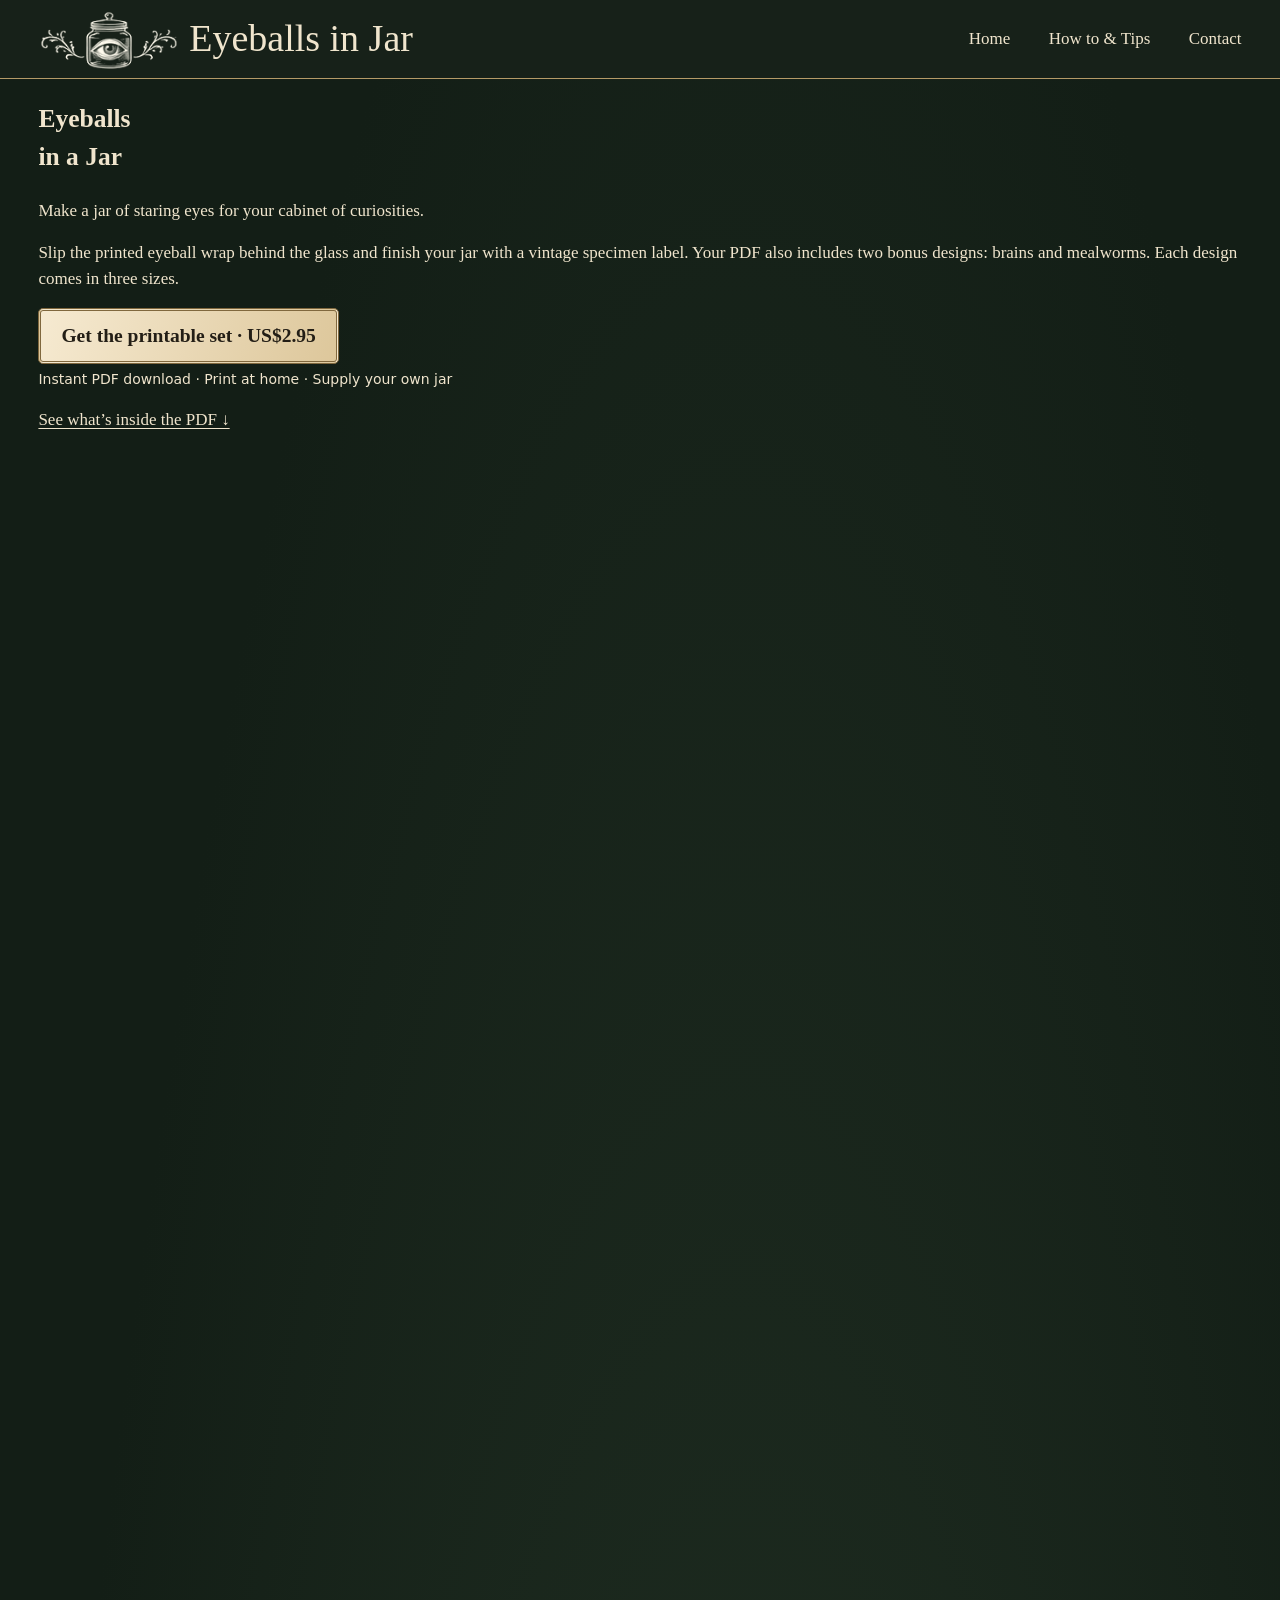
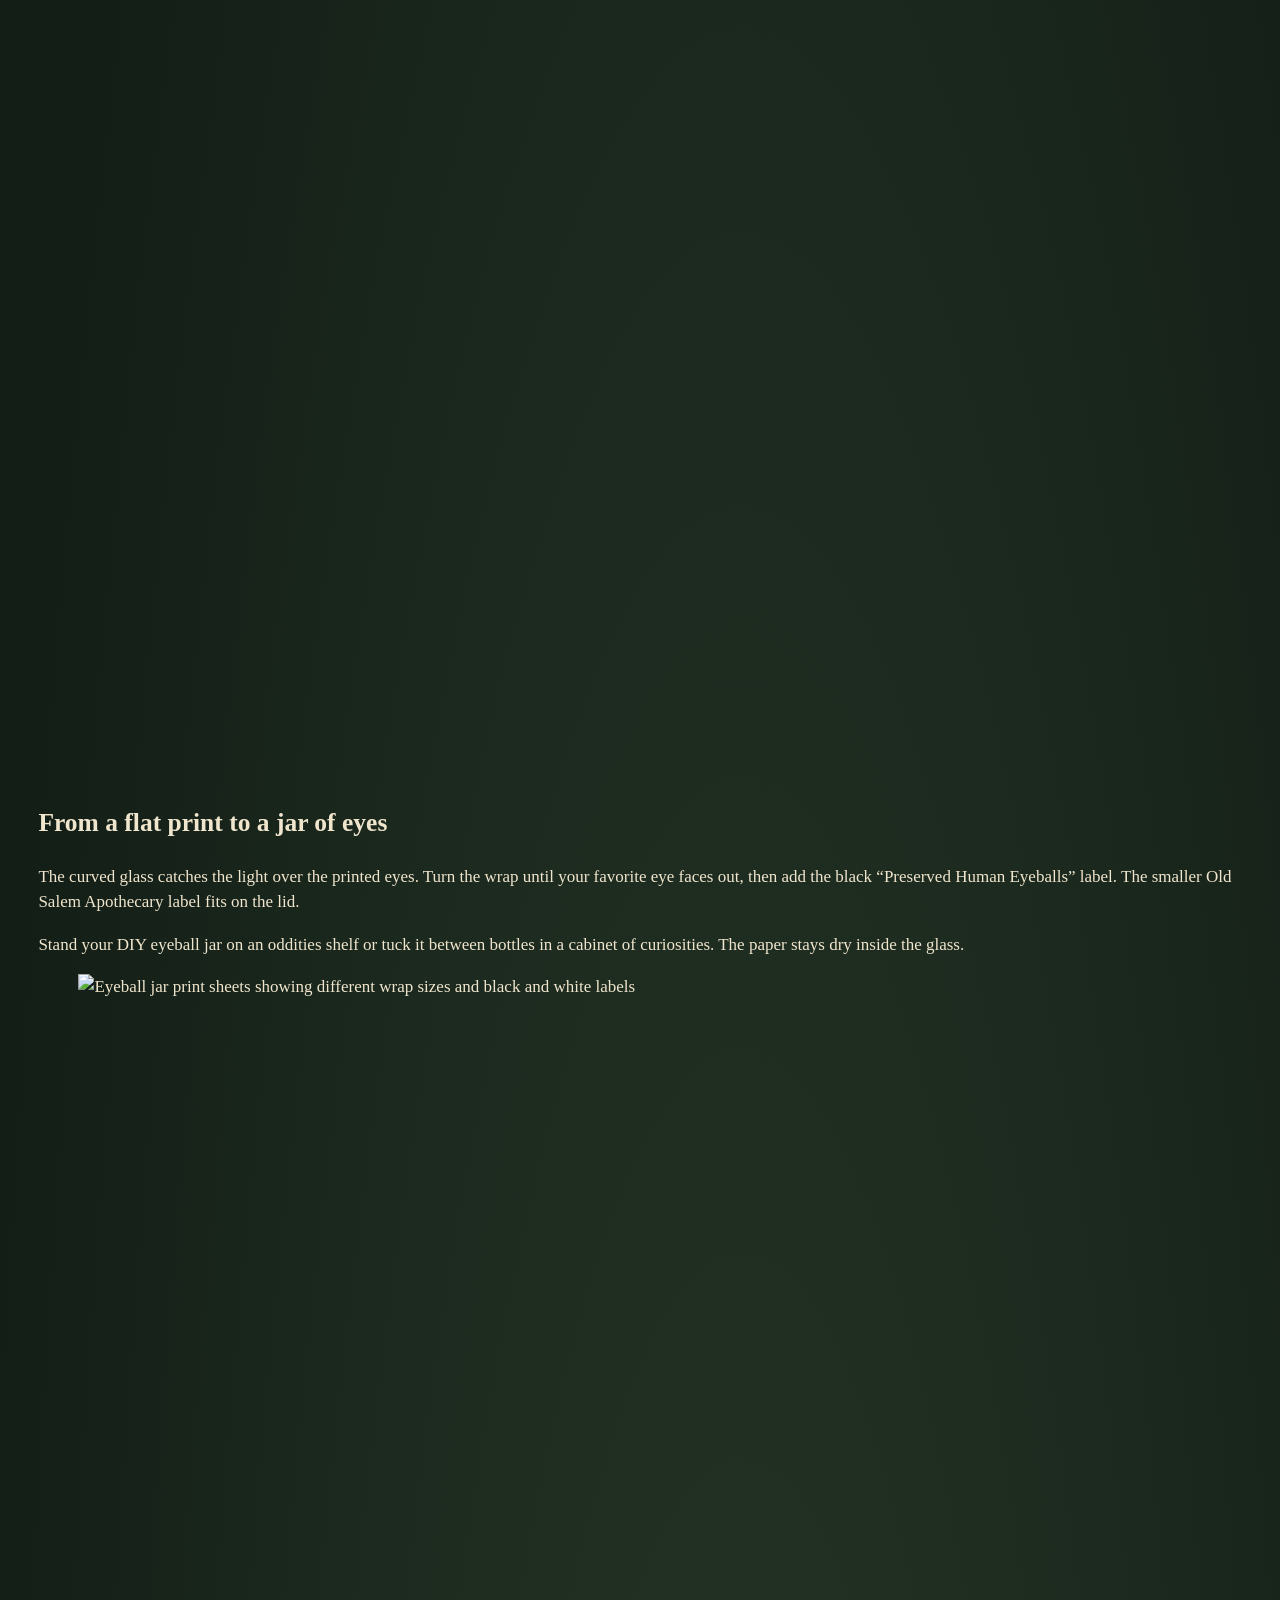
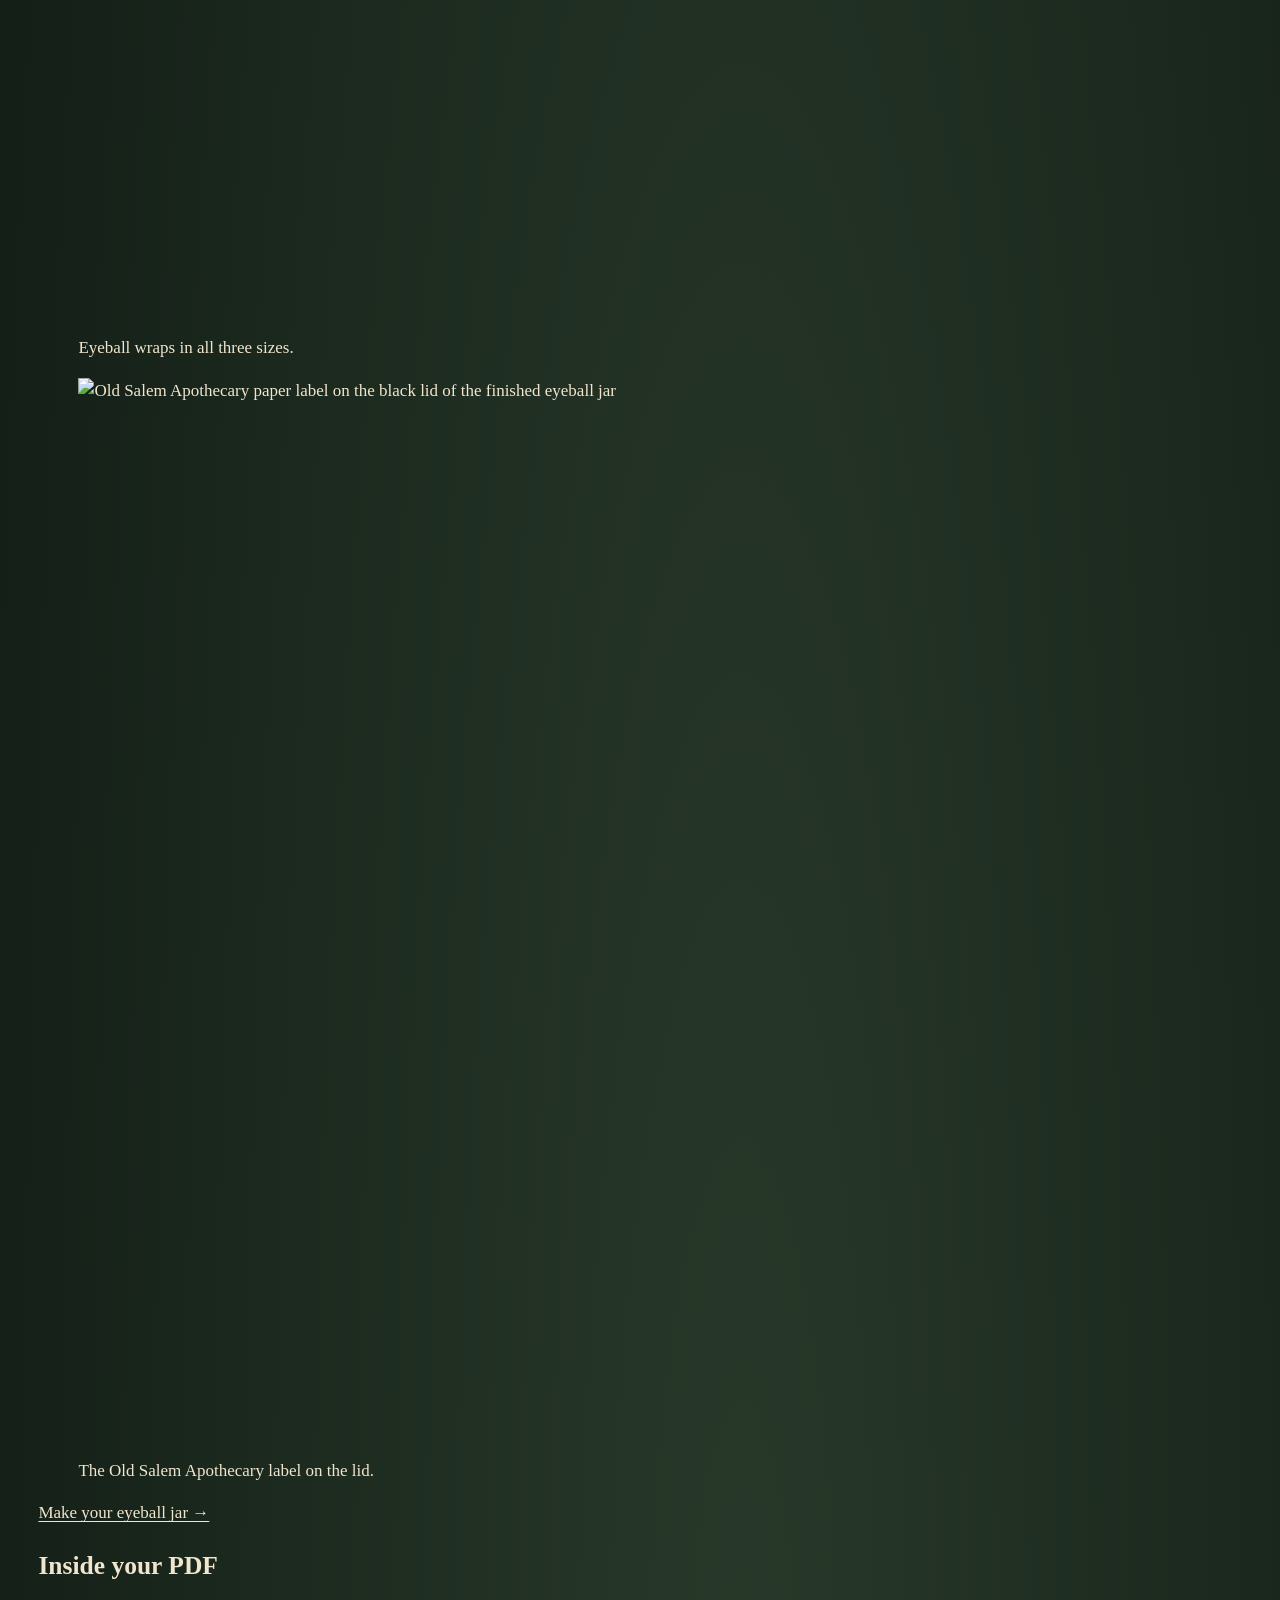
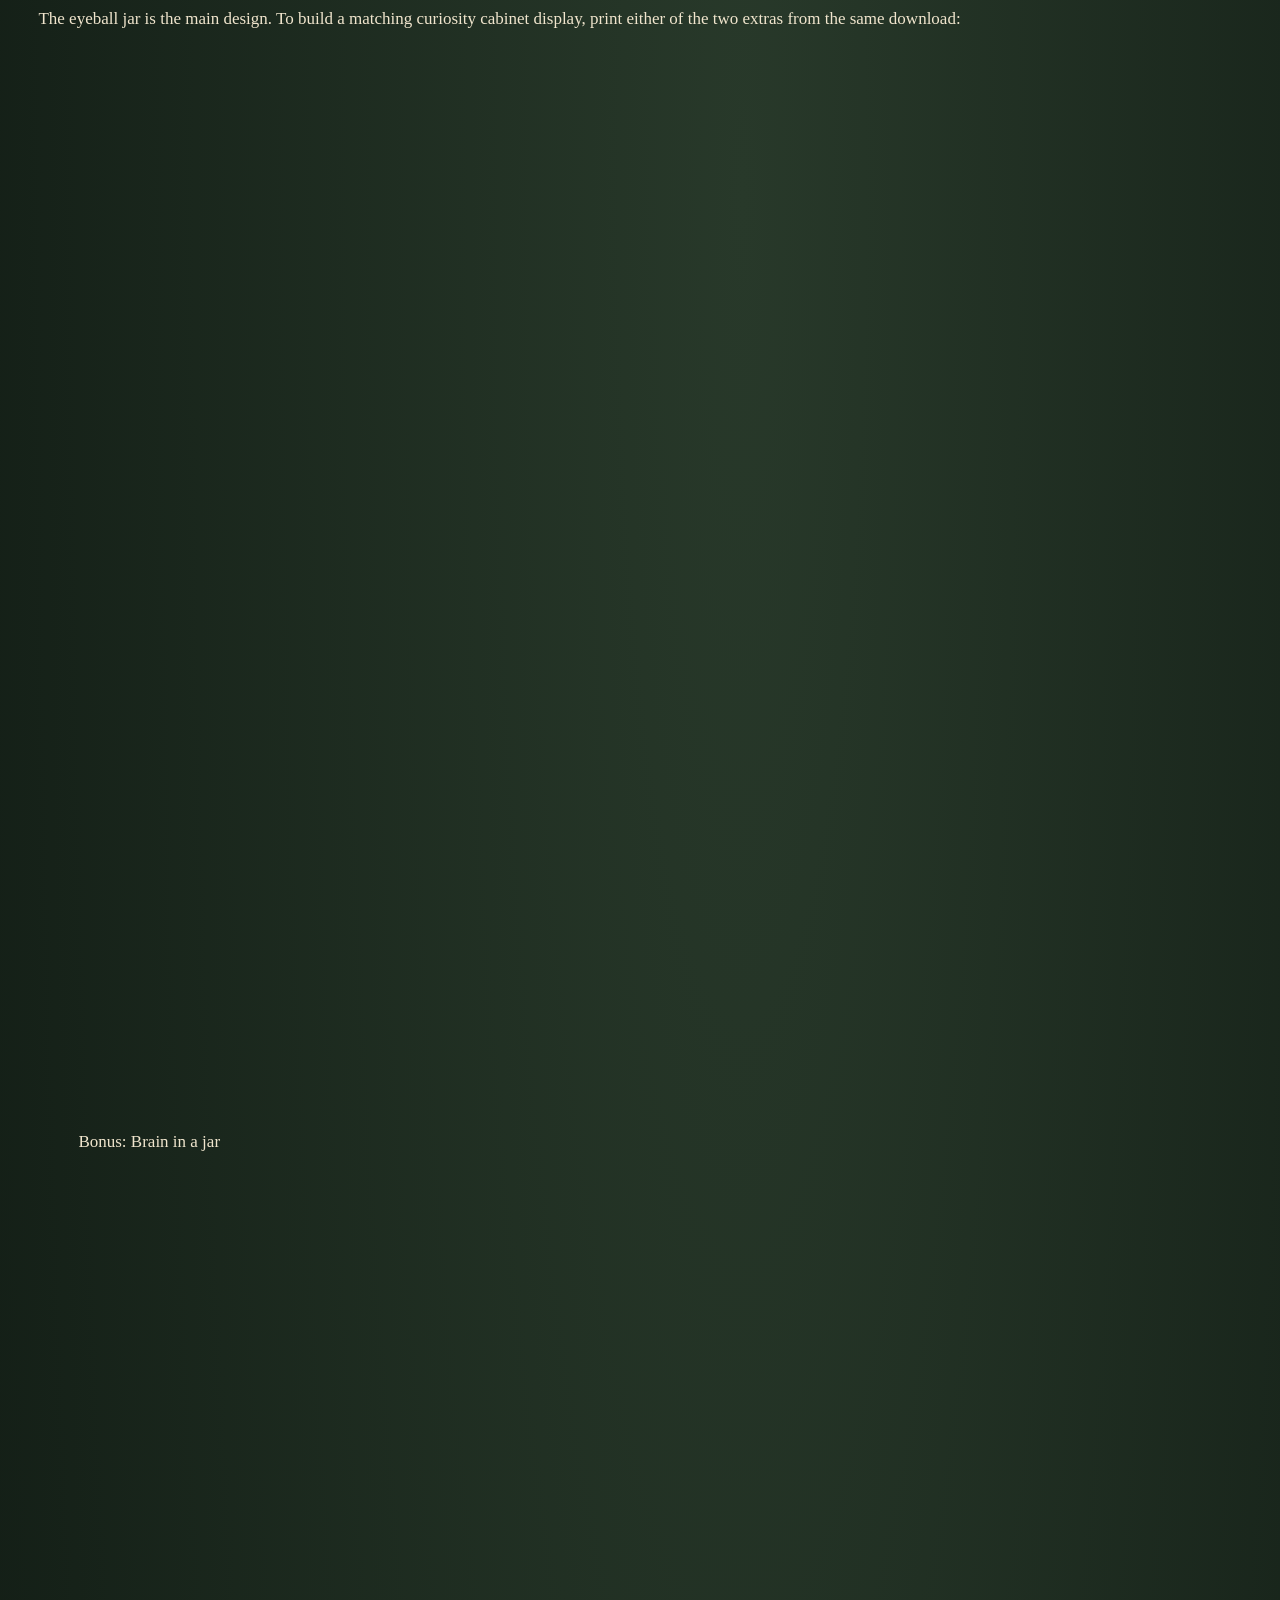
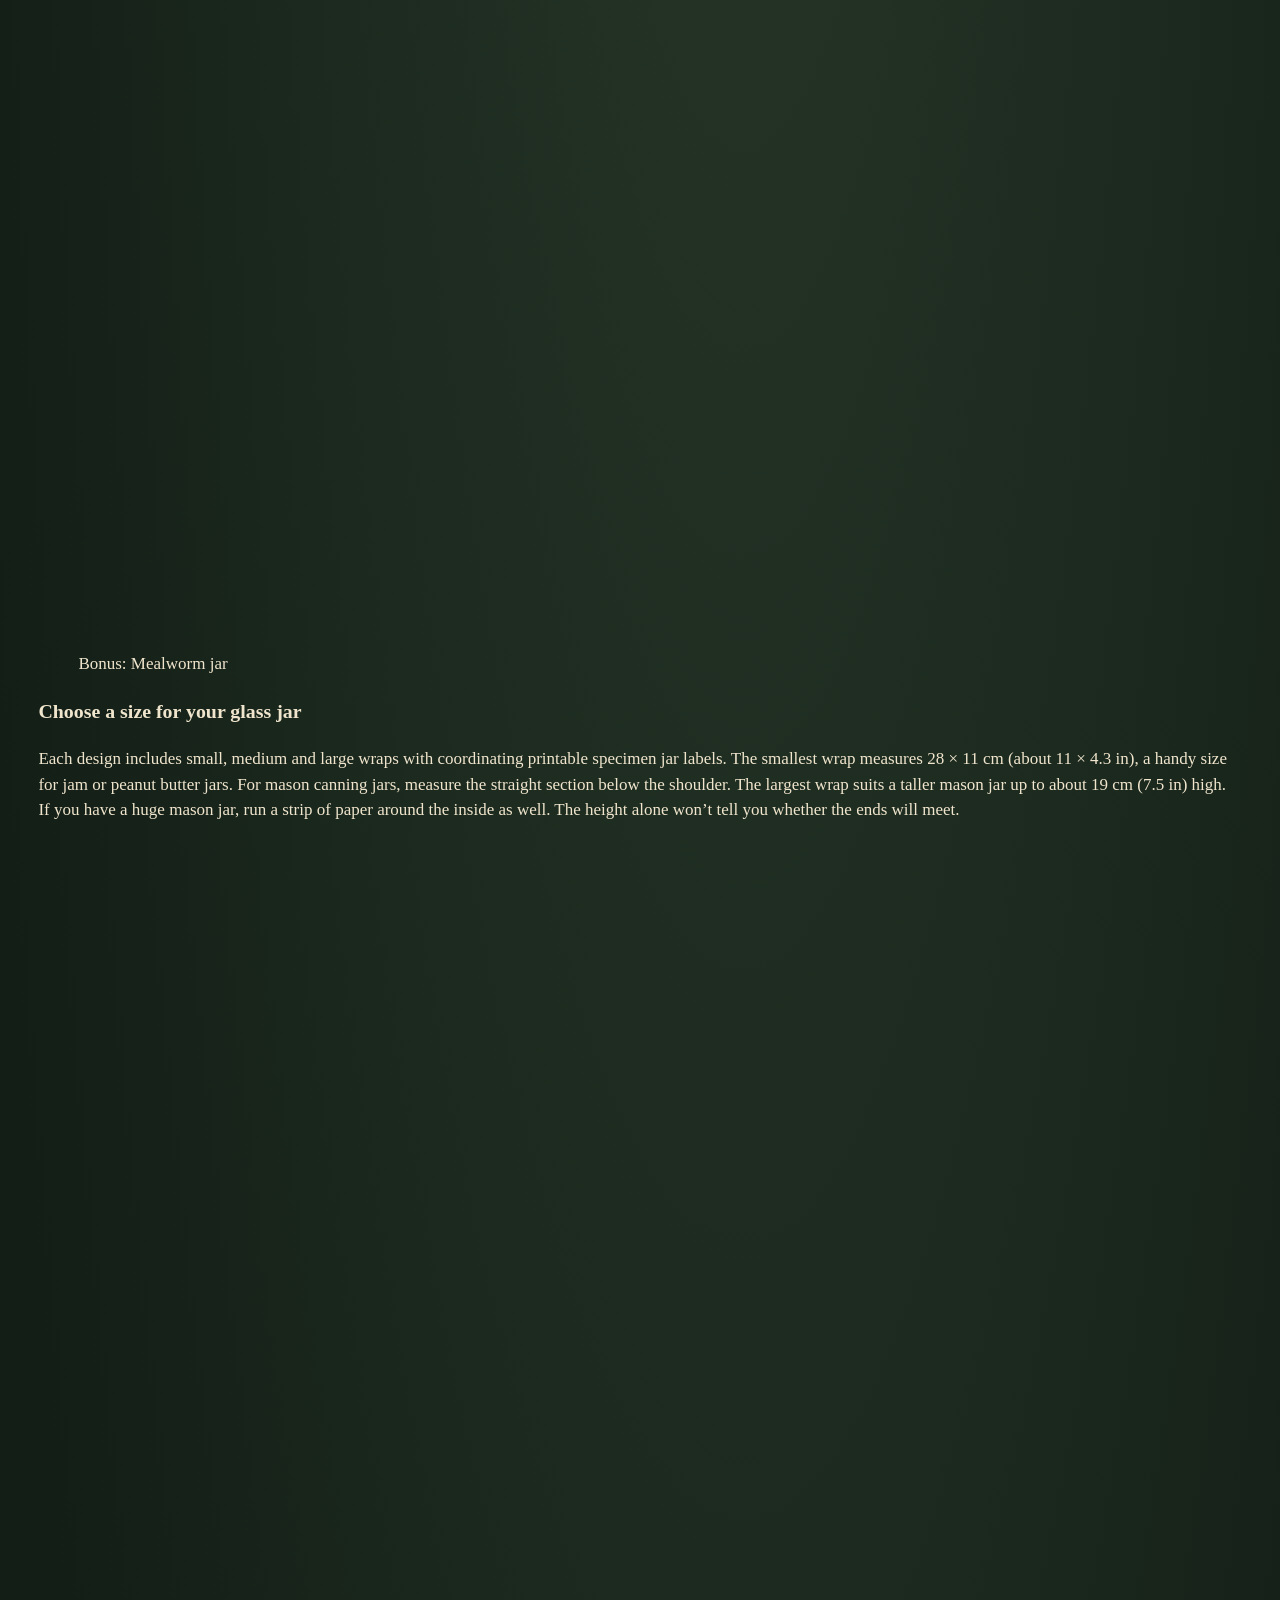
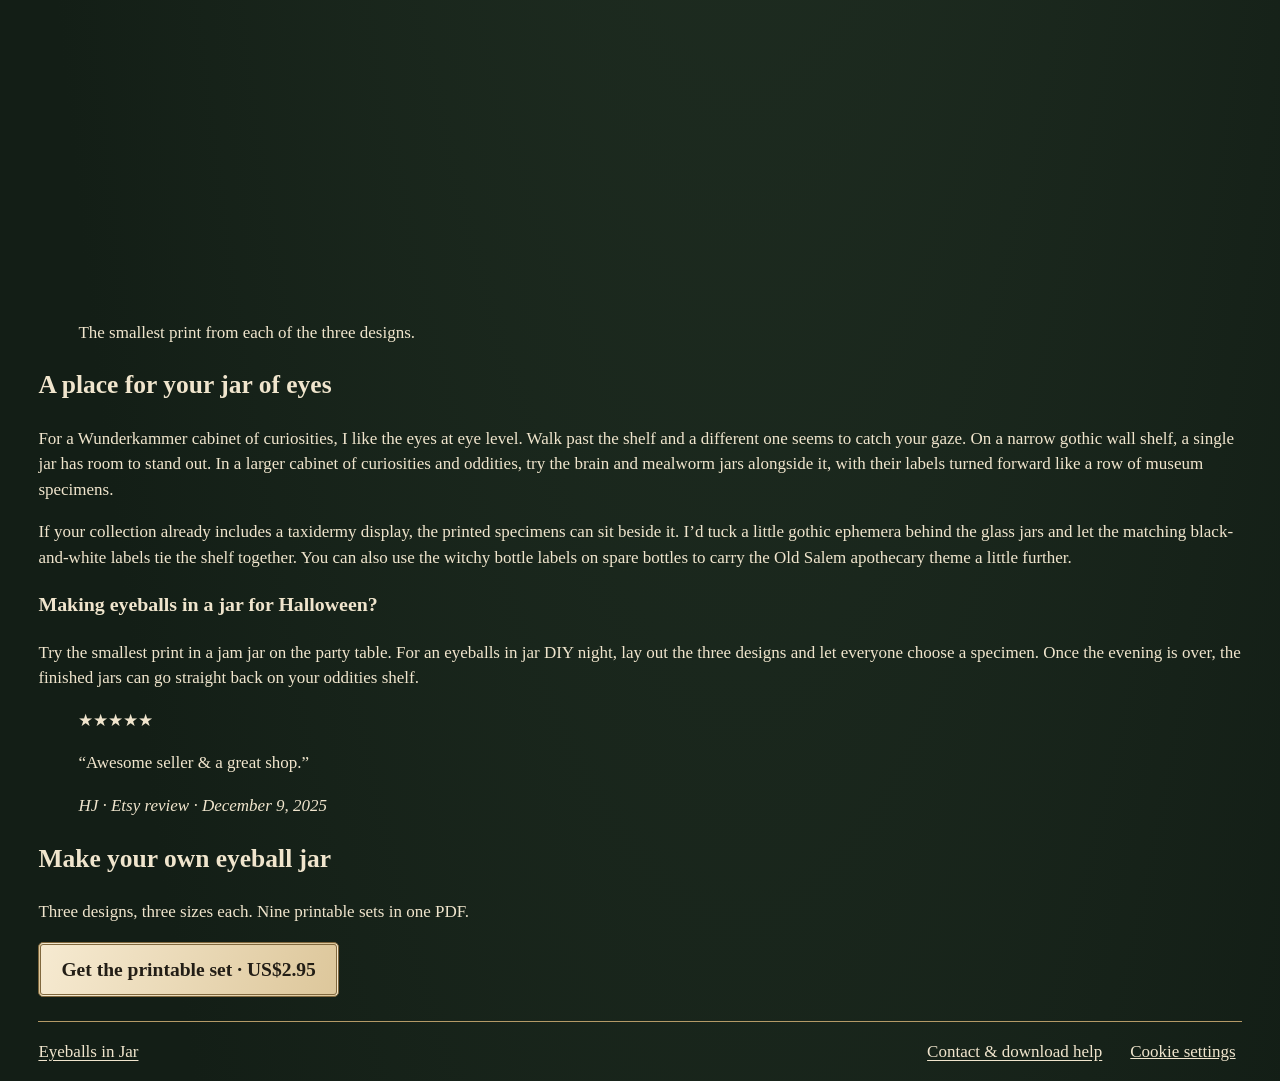
==== commit a0297f7b: "Add files via upload" ====
--- a/public/index.html
+++ b/public/index.html
@@ -7,14 +7,18 @@
 <section class="frame opening"><div><h1>Eyeballs<br> in a Jar</h1>
 <p class="lead">Make a jar of staring eyes for your cabinet of curiosities.</p>
 <p>Slip the printed eyeball wrap behind the glass and finish your jar with a vintage specimen label. Your PDF also includes two bonus designs: brains and mealworms. Each design comes in three sizes.</p>
-<button class="buy" type="button" data-buy>Get the printable set · US$2.95</button><small>Instant PDF download · Print at home · Supply your own jar</small></div>
+<button class="buy" type="button" data-buy>Get the printable set · US$2.95</button><small>Instant PDF download · Print at home · Supply your own jar</small><p><a href="#collection">See what’s inside the PDF ↓</a></p></div>
 <figure><img src="/cabinet/photos/eyeball-jars-1080.webp" srcset="/cabinet/photos/eyeball-jars-520.webp 520w, /cabinet/photos/eyeball-jars-1080.webp 1080w" sizes="(max-width: 700px) 94vw, 50vw" width="1080" height="837" alt="Three glass jars filled with printed eyeball wraps and finished with black and white apothecary labels" fetchpriority="high"></figure></section>
 <section class="paper"><div class="frame split"><figure><img src="/cabinet/photos/eyeball-wrap-and-jar-1080.webp" srcset="/cabinet/photos/eyeball-wrap-and-jar-520.webp 520w, /cabinet/photos/eyeball-wrap-and-jar-1080.webp 1080w" sizes="(max-width: 700px) 94vw, 50vw" width="1080" height="1080" alt="Empty jam jar beside the eyeball wrap, matching extension and two printable specimen jar labels" loading="lazy"></figure>
 <div><h2>From a flat print to a jar of eyes</h2><p>The curved glass catches the light over the printed eyes. Turn the wrap until your favorite eye faces out, then add the black “Preserved Human Eyeballs” label. The smaller Old Salem Apothecary label fits on the lid.</p>
-<p>Stand your DIY eyeball jar on an oddities shelf or tuck it between bottles in a cabinet of curiosities. The paper stays dry inside the glass.</p><a href="/how-to">Make your eyeball jar →</a></div></div></section>
+<p>Stand your DIY eyeball jar on an oddities shelf or tuck it between bottles in a cabinet of curiosities. The paper stays dry inside the glass.</p><div class="eye-details"><figure><img src="/cabinet/photos/eyeball-wrap-sizes-1080.webp" srcset="/cabinet/photos/eyeball-wrap-sizes-520.webp 520w, /cabinet/photos/eyeball-wrap-sizes-1080.webp 1080w" sizes="(max-width: 700px) 43vw, 240px" width="1080" height="961" alt="Eyeball jar print sheets showing different wrap sizes and black and white labels" loading="lazy"><figcaption>Eyeball wraps in all three sizes.</figcaption></figure><figure><img src="/cabinet/photos/apothecary-lid-label-1080.webp" srcset="/cabinet/photos/apothecary-lid-label-520.webp 520w, /cabinet/photos/apothecary-lid-label-1080.webp 1080w" sizes="(max-width: 700px) 43vw, 240px" width="1080" height="1080" alt="Old Salem Apothecary paper label on the black lid of the finished eyeball jar" loading="lazy"><figcaption>The Old Salem Apothecary label on the lid.</figcaption></figure></div><a href="/how-to">Make your eyeball jar →</a></div></div></section>
 <section class="frame split includes" id="collection"><div><h2>Inside your PDF</h2><p>The eyeball jar is the main design. To build a matching curiosity cabinet display, print either of the two extras from the same download:</p>
 <div class="extras"><figure><img src="/cabinet/photos/brain-jar-wrap-1080.webp" srcset="/cabinet/photos/brain-jar-wrap-520.webp 520w, /cabinet/photos/brain-jar-wrap-1080.webp 1080w" sizes="(max-width: 700px) 94vw, 50vw" width="1080" height="1080" alt="Brain in a jar prop with the Cerebrum Humanum label beside it" loading="lazy"><figcaption>Bonus: Brain in a jar</figcaption></figure><figure><img src="/cabinet/photos/mealworm-specimen-jar-1080.webp" srcset="/cabinet/photos/mealworm-specimen-jar-520.webp 520w, /cabinet/photos/mealworm-specimen-jar-1080.webp 1080w" sizes="(max-width: 700px) 94vw, 50vw" width="1080" height="1080" alt="Finished paper mealworm jar with a Tenebrio Molitor label" loading="lazy"><figcaption>Bonus: Mealworm jar</figcaption></figure></div>
-<h3>Choose a size for your glass jar</h3><p>Each design includes small, medium and large wraps with coordinating printable specimen jar labels. The smallest wrap measures 28 × 11 cm (about 11 × 4.3 in), a handy size for jam or peanut butter jars. The largest suits taller mason jars up to about 19 cm (7.5 in) high. Measure the straight section of your jar before printing.</p></div>
+<h3>Choose a size for your glass jar</h3><p>Each design includes small, medium and large wraps with coordinating printable specimen jar labels. The smallest wrap measures 28 × 11 cm (about 11 × 4.3 in), a handy size for jam or peanut butter jars. For mason canning jars, measure the straight section below the shoulder. The largest wrap suits a taller mason jar up to about 19 cm (7.5 in) high. If you have a huge mason jar, run a strip of paper around the inside as well. The height alone won’t tell you whether the ends will meet.</p></div>
 <figure><img src="/cabinet/photos/printable-specimen-jar-set-1080.webp" srcset="/cabinet/photos/printable-specimen-jar-set-520.webp 520w, /cabinet/photos/printable-specimen-jar-set-1080.webp 1080w" sizes="(max-width: 700px) 94vw, 50vw" width="1080" height="1080" alt="The smallest eyeball, brain and mealworm designs printed together on three sheets" loading="lazy"><figcaption>The smallest print from each of the three designs.</figcaption></figure></section>
+<section class="frame display-notes"><h2>A place for your jar of eyes</h2>
+<p>For a Wunderkammer cabinet of curiosities, I like the eyes at eye level. Walk past the shelf and a different one seems to catch your gaze. On a narrow gothic wall shelf, a single jar has room to stand out. In a larger cabinet of curiosities and oddities, try the brain and mealworm jars alongside it, with their labels turned forward like a row of museum specimens.</p>
+<p>If your collection already includes a taxidermy display, the printed specimens can sit beside it. I’d tuck a little gothic ephemera behind the glass jars and let the matching black-and-white labels tie the shelf together. You can also use the witchy bottle labels on spare bottles to carry the Old Salem apothecary theme a little further.</p>
+<h3>Making eyeballs in a jar for Halloween?</h3><p>Try the smallest print in a jam jar on the party table. For an eyeballs in jar DIY night, lay out the three designs and let everyone choose a specimen. Once the evening is over, the finished jars can go straight back on your oddities shelf.</p></section>
 <section class="paper end"><div class="frame"><blockquote><span aria-label="5 out of 5 stars">★★★★★</span><p>“Awesome seller &amp; a great shop.”</p><cite>HJ · Etsy review · December 9, 2025</cite></blockquote><div><h2>Make your own eyeball jar</h2><p>Three designs, three sizes each. Nine printable sets in one PDF.</p><button class="buy" type="button" data-buy>Get the printable set · US$2.95</button></div></div></section></main><footer class="frame"><a href="/">Eyeballs in Jar</a><a href="/contact.html">Contact &amp; download help</a><button id="cookie-settings">Cookie settings</button></footer><aside id="analytics-choice" aria-label="Analytics preferences" hidden><strong>Website analytics</strong><p>May we use Google Analytics to measure visits and interactions?</p><button data-accept>Allow analytics</button> <button data-decline>Decline</button></aside><script defer src="/analytics.js"></script>
 <script defer src="https://cdn.paddle.com/paddle/v2/paddle.js"></script><script defer src="/jar-shop.js"></script></body></html>
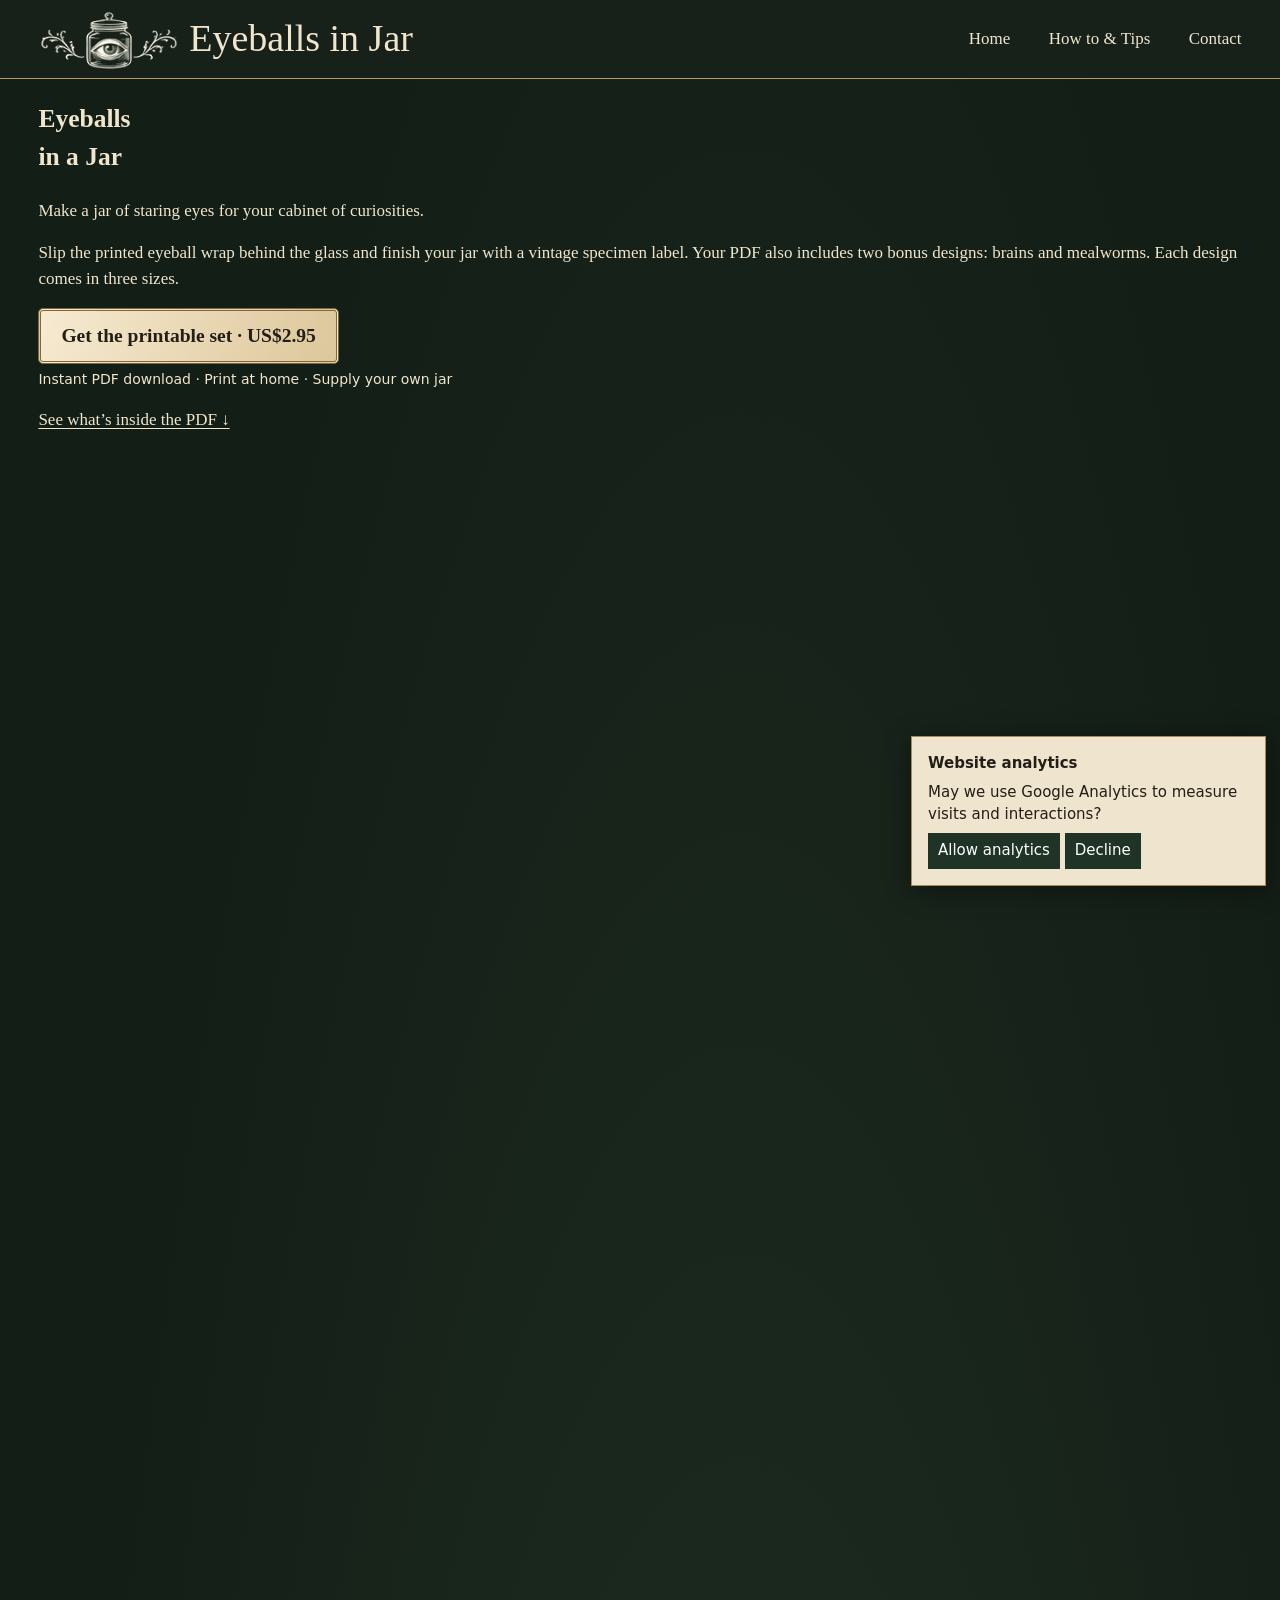
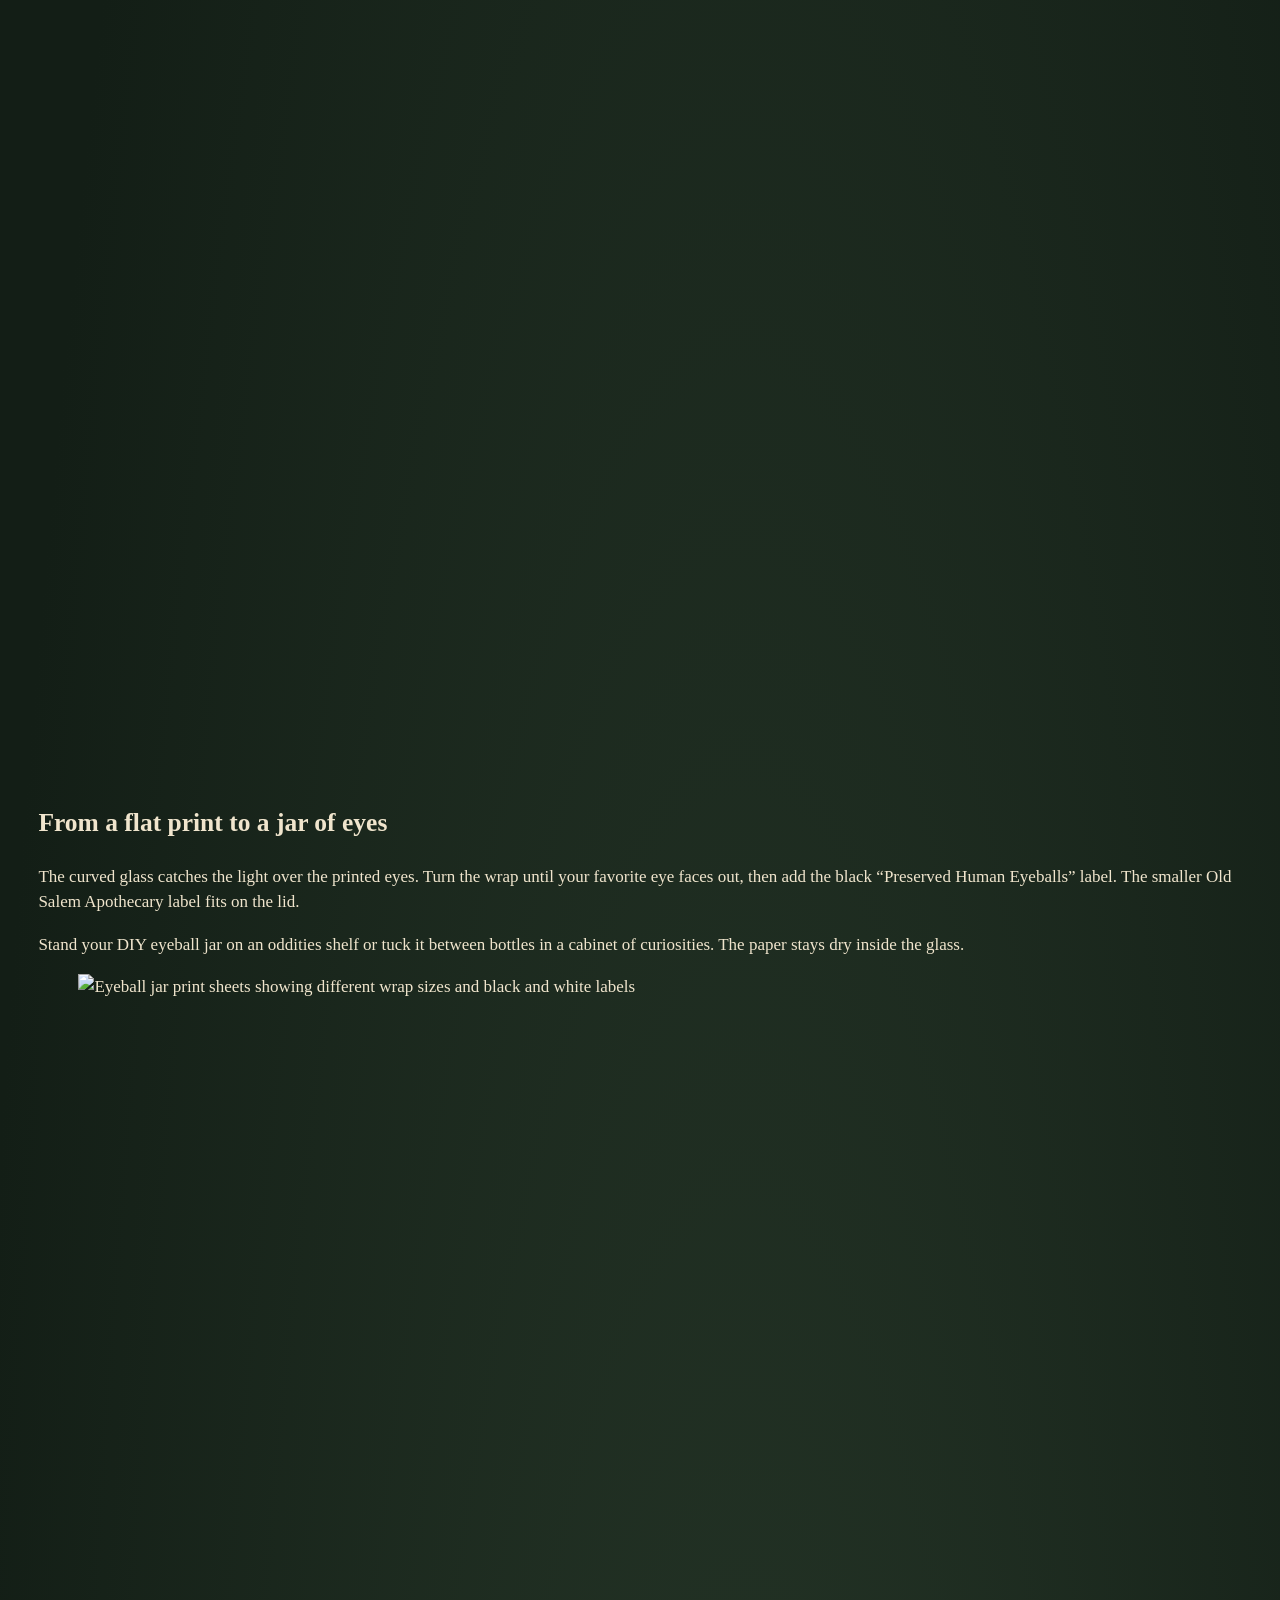
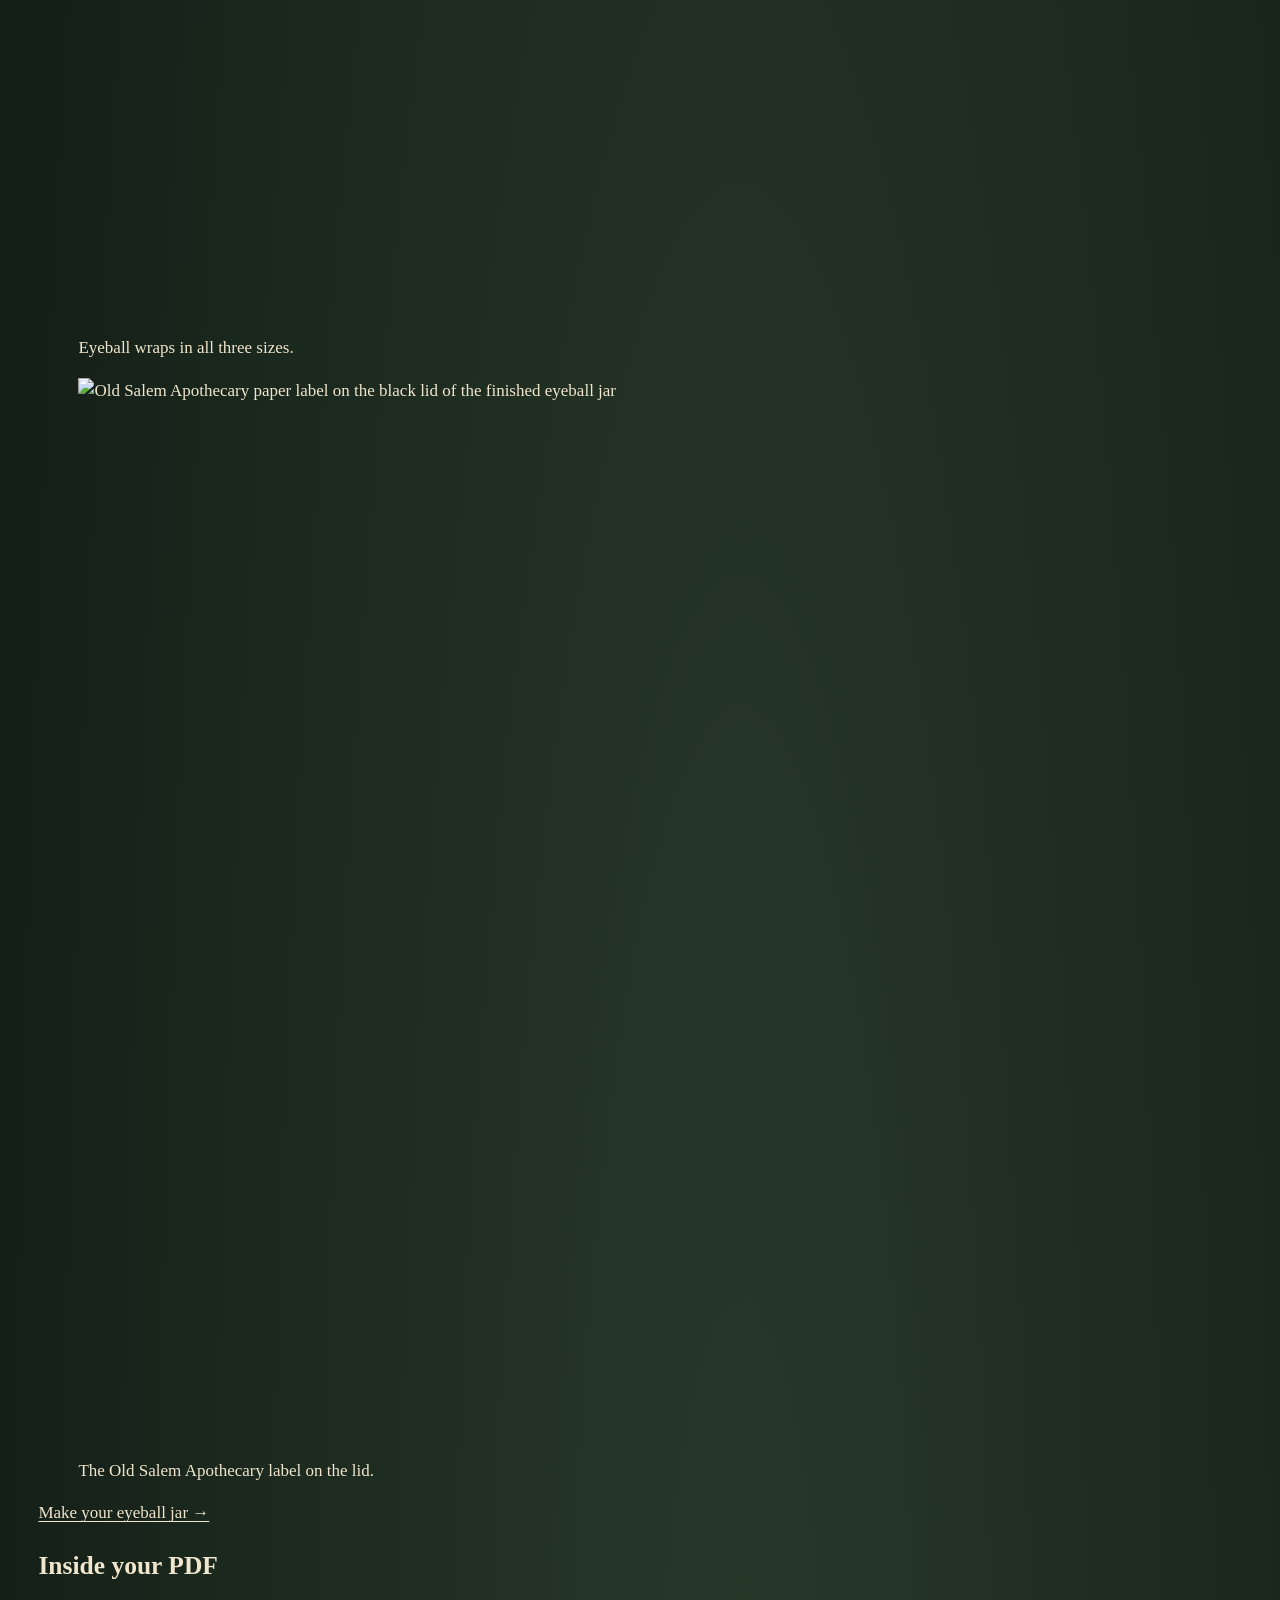
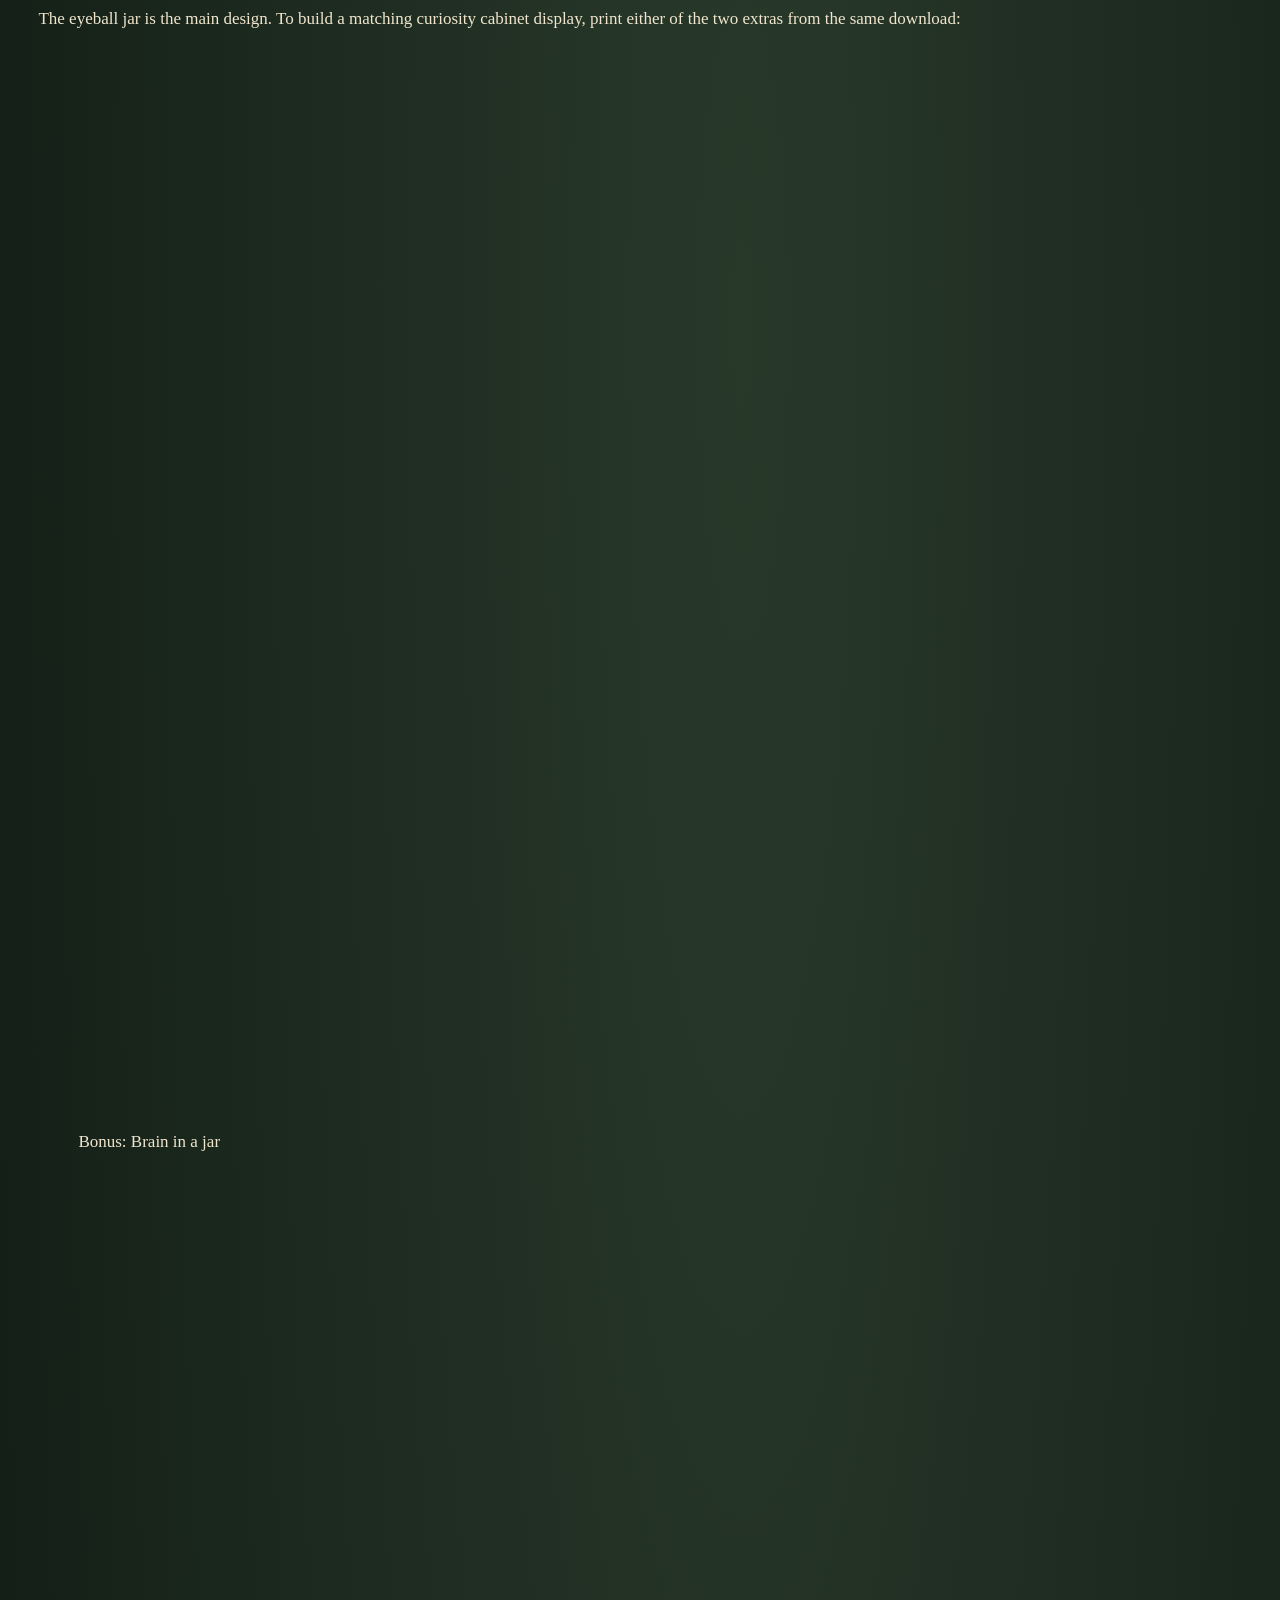
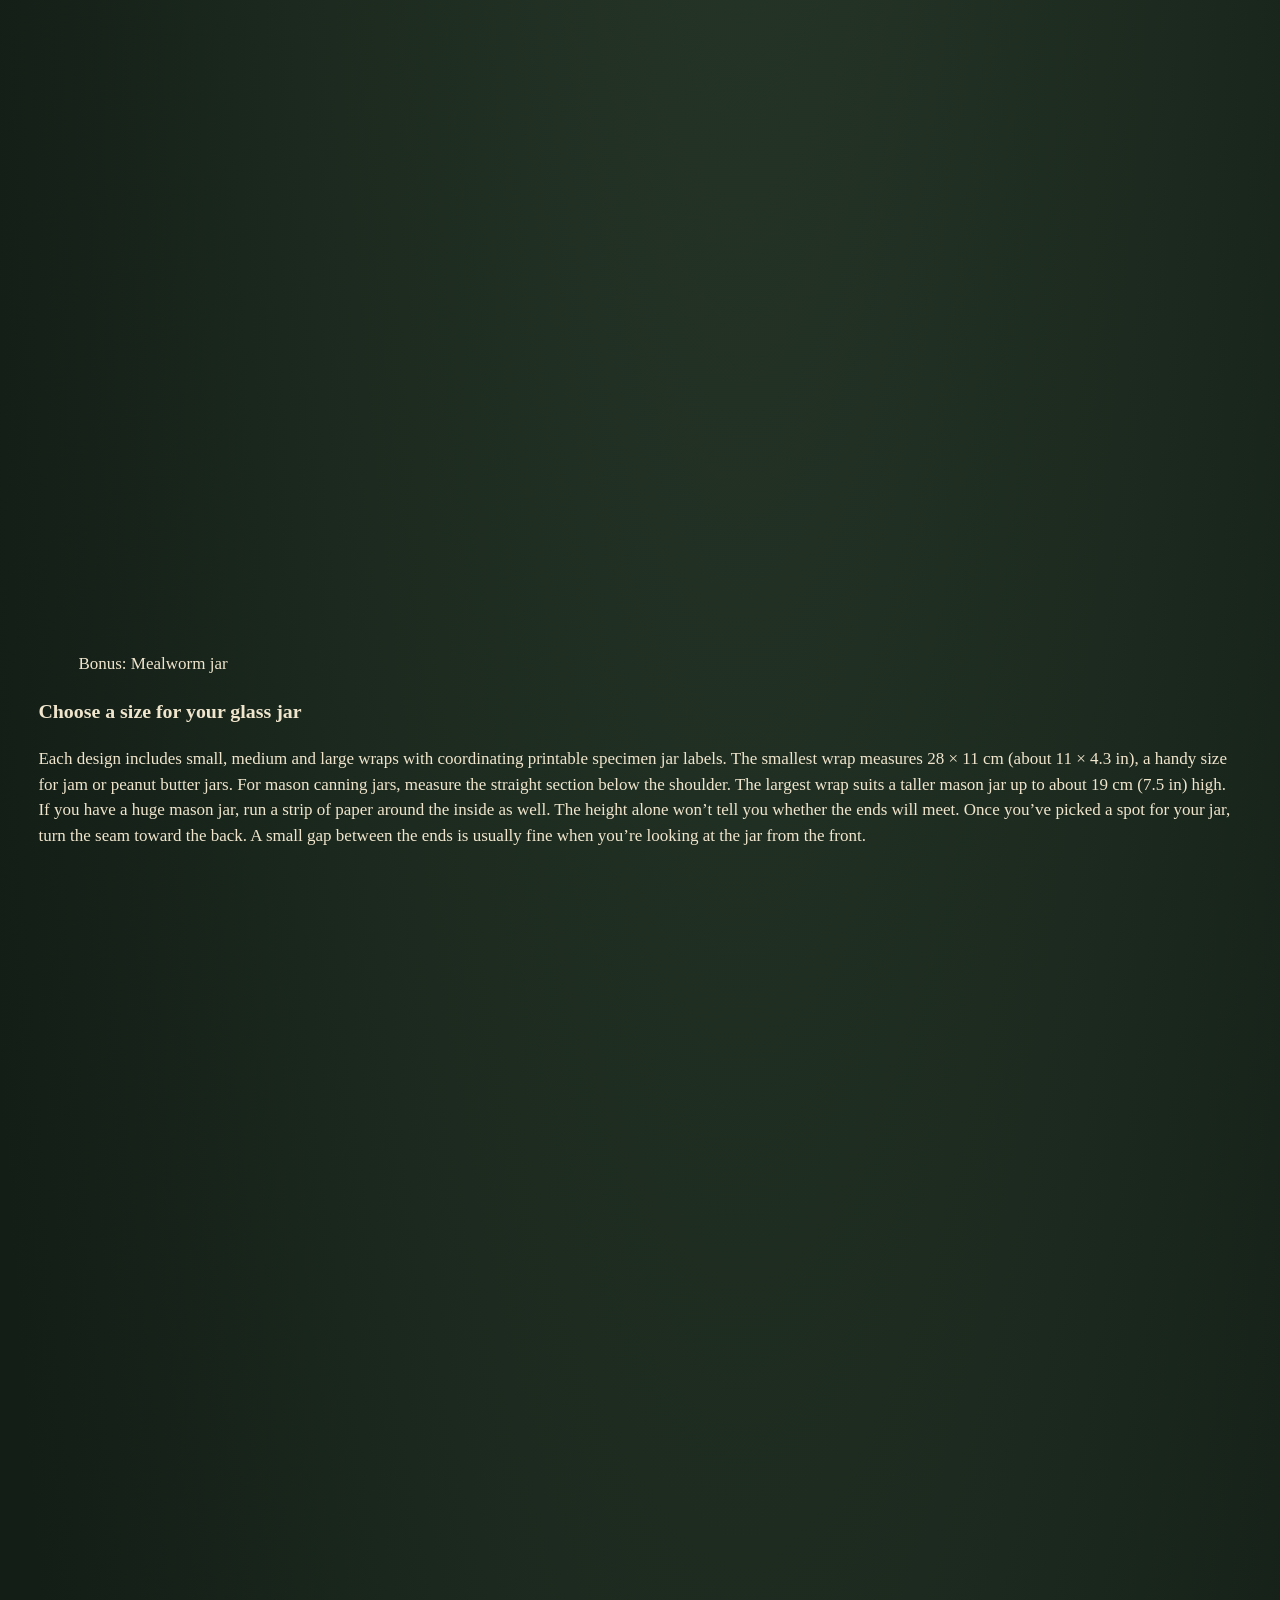
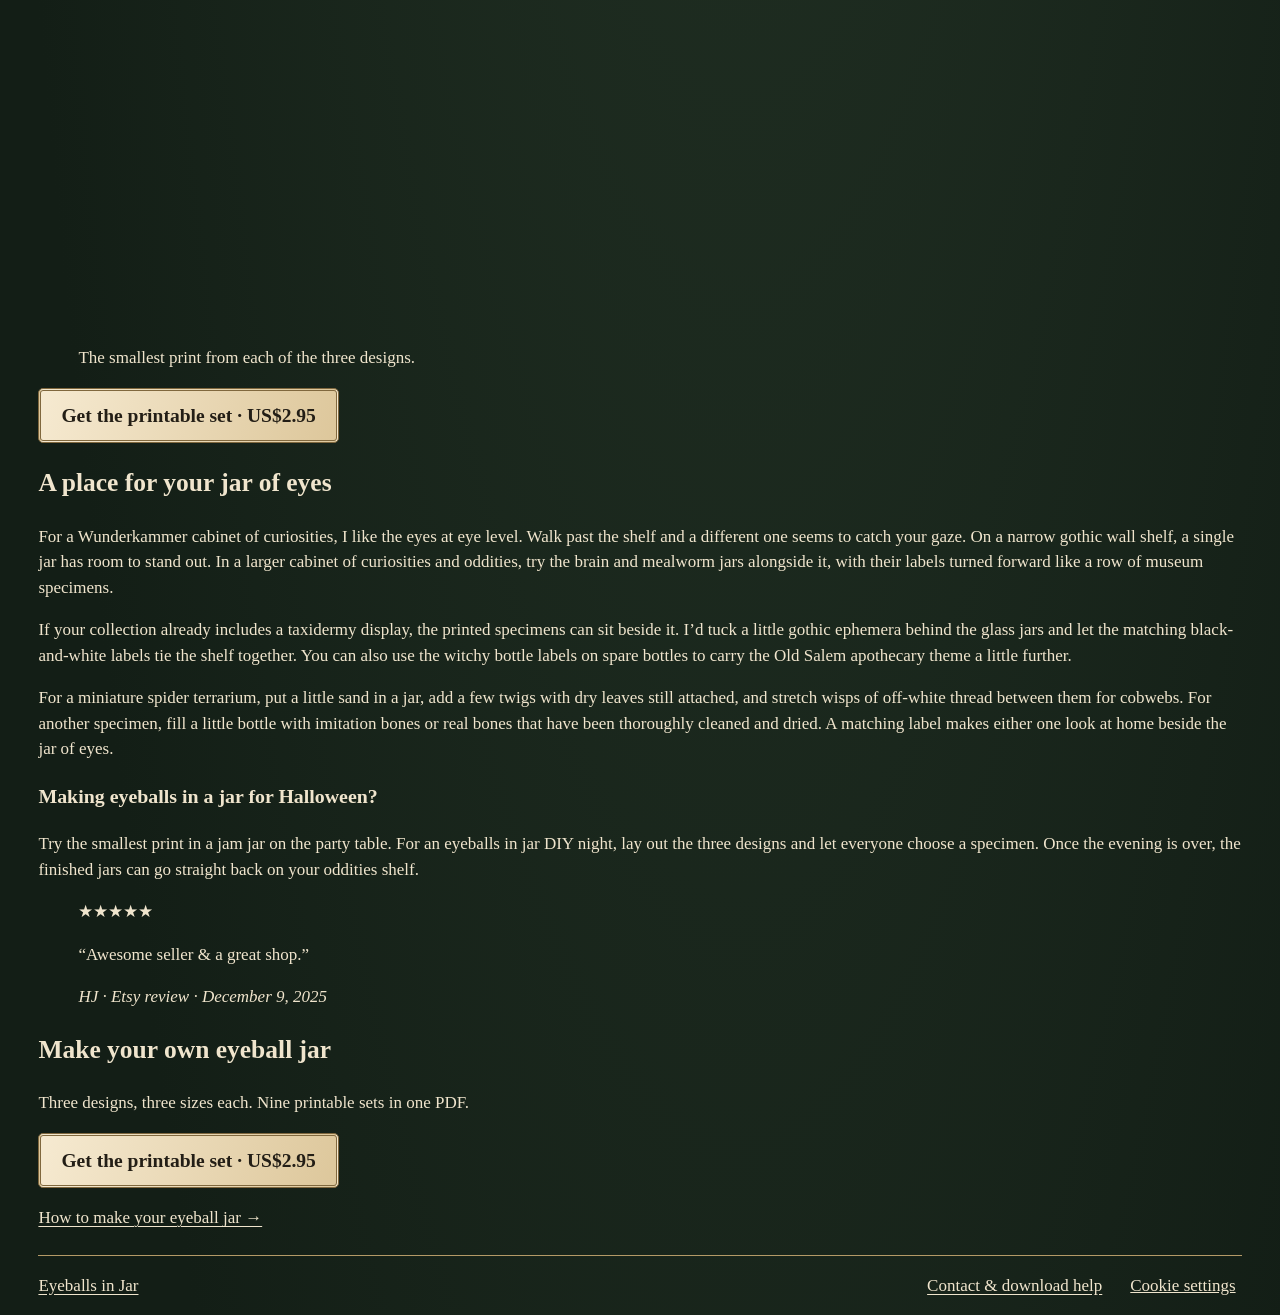
==== commit 91b36a9a: "Add files via upload" ====
--- a/public/index.html
+++ b/public/index.html
@@ -4,7 +4,7 @@
 <link rel="icon" href="/favicon.svg"><link rel="stylesheet" href="/cabinet/theme.css"><link rel="stylesheet" href="/cabinet/store.css"></head>
 <body><header><div class="frame bar"><a class="brand" href="/"><img src="/cabinet/emblem.png" alt="">Eyeballs in Jar</a><nav aria-label="Main navigation"><a href="/" aria-current="page">Home</a><a href="/how-to">How to &amp; Tips</a><a href="/contact">Contact</a></nav></div></header>
 <main>
-<section class="frame opening"><div><h1>Eyeballs<br> in a Jar</h1>
+<section class="frame opening" id="finished-jars"><div><h1>Eyeballs<br> in a Jar</h1>
 <p class="lead">Make a jar of staring eyes for your cabinet of curiosities.</p>
 <p>Slip the printed eyeball wrap behind the glass and finish your jar with a vintage specimen label. Your PDF also includes two bonus designs: brains and mealworms. Each design comes in three sizes.</p>
 <button class="buy" type="button" data-buy>Get the printable set · US$2.95</button><small>Instant PDF download · Print at home · Supply your own jar</small><p><a href="#collection">See what’s inside the PDF ↓</a></p></div>
@@ -14,11 +14,11 @@
 <p>Stand your DIY eyeball jar on an oddities shelf or tuck it between bottles in a cabinet of curiosities. The paper stays dry inside the glass.</p><div class="eye-details"><figure><img src="/cabinet/photos/eyeball-wrap-sizes-1080.webp" srcset="/cabinet/photos/eyeball-wrap-sizes-520.webp 520w, /cabinet/photos/eyeball-wrap-sizes-1080.webp 1080w" sizes="(max-width: 700px) 43vw, 240px" width="1080" height="961" alt="Eyeball jar print sheets showing different wrap sizes and black and white labels" loading="lazy"><figcaption>Eyeball wraps in all three sizes.</figcaption></figure><figure><img src="/cabinet/photos/apothecary-lid-label-1080.webp" srcset="/cabinet/photos/apothecary-lid-label-520.webp 520w, /cabinet/photos/apothecary-lid-label-1080.webp 1080w" sizes="(max-width: 700px) 43vw, 240px" width="1080" height="1080" alt="Old Salem Apothecary paper label on the black lid of the finished eyeball jar" loading="lazy"><figcaption>The Old Salem Apothecary label on the lid.</figcaption></figure></div><a href="/how-to">Make your eyeball jar →</a></div></div></section>
 <section class="frame split includes" id="collection"><div><h2>Inside your PDF</h2><p>The eyeball jar is the main design. To build a matching curiosity cabinet display, print either of the two extras from the same download:</p>
 <div class="extras"><figure><img src="/cabinet/photos/brain-jar-wrap-1080.webp" srcset="/cabinet/photos/brain-jar-wrap-520.webp 520w, /cabinet/photos/brain-jar-wrap-1080.webp 1080w" sizes="(max-width: 700px) 94vw, 50vw" width="1080" height="1080" alt="Brain in a jar prop with the Cerebrum Humanum label beside it" loading="lazy"><figcaption>Bonus: Brain in a jar</figcaption></figure><figure><img src="/cabinet/photos/mealworm-specimen-jar-1080.webp" srcset="/cabinet/photos/mealworm-specimen-jar-520.webp 520w, /cabinet/photos/mealworm-specimen-jar-1080.webp 1080w" sizes="(max-width: 700px) 94vw, 50vw" width="1080" height="1080" alt="Finished paper mealworm jar with a Tenebrio Molitor label" loading="lazy"><figcaption>Bonus: Mealworm jar</figcaption></figure></div>
-<h3>Choose a size for your glass jar</h3><p>Each design includes small, medium and large wraps with coordinating printable specimen jar labels. The smallest wrap measures 28 × 11 cm (about 11 × 4.3 in), a handy size for jam or peanut butter jars. For mason canning jars, measure the straight section below the shoulder. The largest wrap suits a taller mason jar up to about 19 cm (7.5 in) high. If you have a huge mason jar, run a strip of paper around the inside as well. The height alone won’t tell you whether the ends will meet.</p></div>
-<figure><img src="/cabinet/photos/printable-specimen-jar-set-1080.webp" srcset="/cabinet/photos/printable-specimen-jar-set-520.webp 520w, /cabinet/photos/printable-specimen-jar-set-1080.webp 1080w" sizes="(max-width: 700px) 94vw, 50vw" width="1080" height="1080" alt="The smallest eyeball, brain and mealworm designs printed together on three sheets" loading="lazy"><figcaption>The smallest print from each of the three designs.</figcaption></figure></section>
+<h3>Choose a size for your glass jar</h3><p>Each design includes small, medium and large wraps with coordinating printable specimen jar labels. The smallest wrap measures 28 × 11 cm (about 11 × 4.3 in), a handy size for jam or peanut butter jars. For mason canning jars, measure the straight section below the shoulder. The largest wrap suits a taller mason jar up to about 19 cm (7.5 in) high. If you have a huge mason jar, run a strip of paper around the inside as well. The height alone won’t tell you whether the ends will meet. Once you’ve picked a spot for your jar, turn the seam toward the back. A small gap between the ends is usually fine when you’re looking at the jar from the front.</p></div>
+<figure><img src="/cabinet/photos/printable-specimen-jar-set-1080.webp" srcset="/cabinet/photos/printable-specimen-jar-set-520.webp 520w, /cabinet/photos/printable-specimen-jar-set-1080.webp 1080w" sizes="(max-width: 700px) 94vw, 50vw" width="1080" height="1080" alt="The smallest eyeball, brain and mealworm designs printed together on three sheets" loading="lazy"><figcaption>The smallest print from each of the three designs.</figcaption></figure><div class="collection-buy"><button class="buy" type="button" data-buy>Get the printable set · US$2.95</button></div></section>
 <section class="frame display-notes"><h2>A place for your jar of eyes</h2>
 <p>For a Wunderkammer cabinet of curiosities, I like the eyes at eye level. Walk past the shelf and a different one seems to catch your gaze. On a narrow gothic wall shelf, a single jar has room to stand out. In a larger cabinet of curiosities and oddities, try the brain and mealworm jars alongside it, with their labels turned forward like a row of museum specimens.</p>
-<p>If your collection already includes a taxidermy display, the printed specimens can sit beside it. I’d tuck a little gothic ephemera behind the glass jars and let the matching black-and-white labels tie the shelf together. You can also use the witchy bottle labels on spare bottles to carry the Old Salem apothecary theme a little further.</p>
+<p>If your collection already includes a taxidermy display, the printed specimens can sit beside it. I’d tuck a little gothic ephemera behind the glass jars and let the matching black-and-white labels tie the shelf together. You can also use the witchy bottle labels on spare bottles to carry the Old Salem apothecary theme a little further.</p><p>For a miniature spider terrarium, put a little sand in a jar, add a few twigs with dry leaves still attached, and stretch wisps of off-white thread between them for cobwebs. For another specimen, fill a little bottle with imitation bones or real bones that have been thoroughly cleaned and dried. A matching label makes either one look at home beside the jar of eyes.</p>
 <h3>Making eyeballs in a jar for Halloween?</h3><p>Try the smallest print in a jam jar on the party table. For an eyeballs in jar DIY night, lay out the three designs and let everyone choose a specimen. Once the evening is over, the finished jars can go straight back on your oddities shelf.</p></section>
-<section class="paper end"><div class="frame"><blockquote><span aria-label="5 out of 5 stars">★★★★★</span><p>“Awesome seller &amp; a great shop.”</p><cite>HJ · Etsy review · December 9, 2025</cite></blockquote><div><h2>Make your own eyeball jar</h2><p>Three designs, three sizes each. Nine printable sets in one PDF.</p><button class="buy" type="button" data-buy>Get the printable set · US$2.95</button></div></div></section></main><footer class="frame"><a href="/">Eyeballs in Jar</a><a href="/contact.html">Contact &amp; download help</a><button id="cookie-settings">Cookie settings</button></footer><aside id="analytics-choice" aria-label="Analytics preferences" hidden><strong>Website analytics</strong><p>May we use Google Analytics to measure visits and interactions?</p><button data-accept>Allow analytics</button> <button data-decline>Decline</button></aside><script defer src="/analytics.js"></script>
+<section class="paper end"><div class="frame"><blockquote><span aria-label="5 out of 5 stars">★★★★★</span><p>“Awesome seller &amp; a great shop.”</p><cite>HJ · Etsy review · December 9, 2025</cite></blockquote><div><h2>Make your own eyeball jar</h2><p>Three designs, three sizes each. Nine printable sets in one PDF.</p><button class="buy" type="button" data-buy>Get the printable set · US$2.95</button><p><a href="/how-to">How to make your eyeball jar →</a></p></div></div></section></main><footer class="frame"><a href="/">Eyeballs in Jar</a><a href="/contact.html">Contact &amp; download help</a><button id="cookie-settings">Cookie settings</button></footer><aside id="analytics-choice" aria-label="Analytics preferences" hidden><strong>Website analytics</strong><p>May we use Google Analytics to measure visits and interactions?</p><button data-accept>Allow analytics</button> <button data-decline>Decline</button></aside><script defer src="/analytics.js"></script>
 <script defer src="https://cdn.paddle.com/paddle/v2/paddle.js"></script><script defer src="/jar-shop.js"></script></body></html>
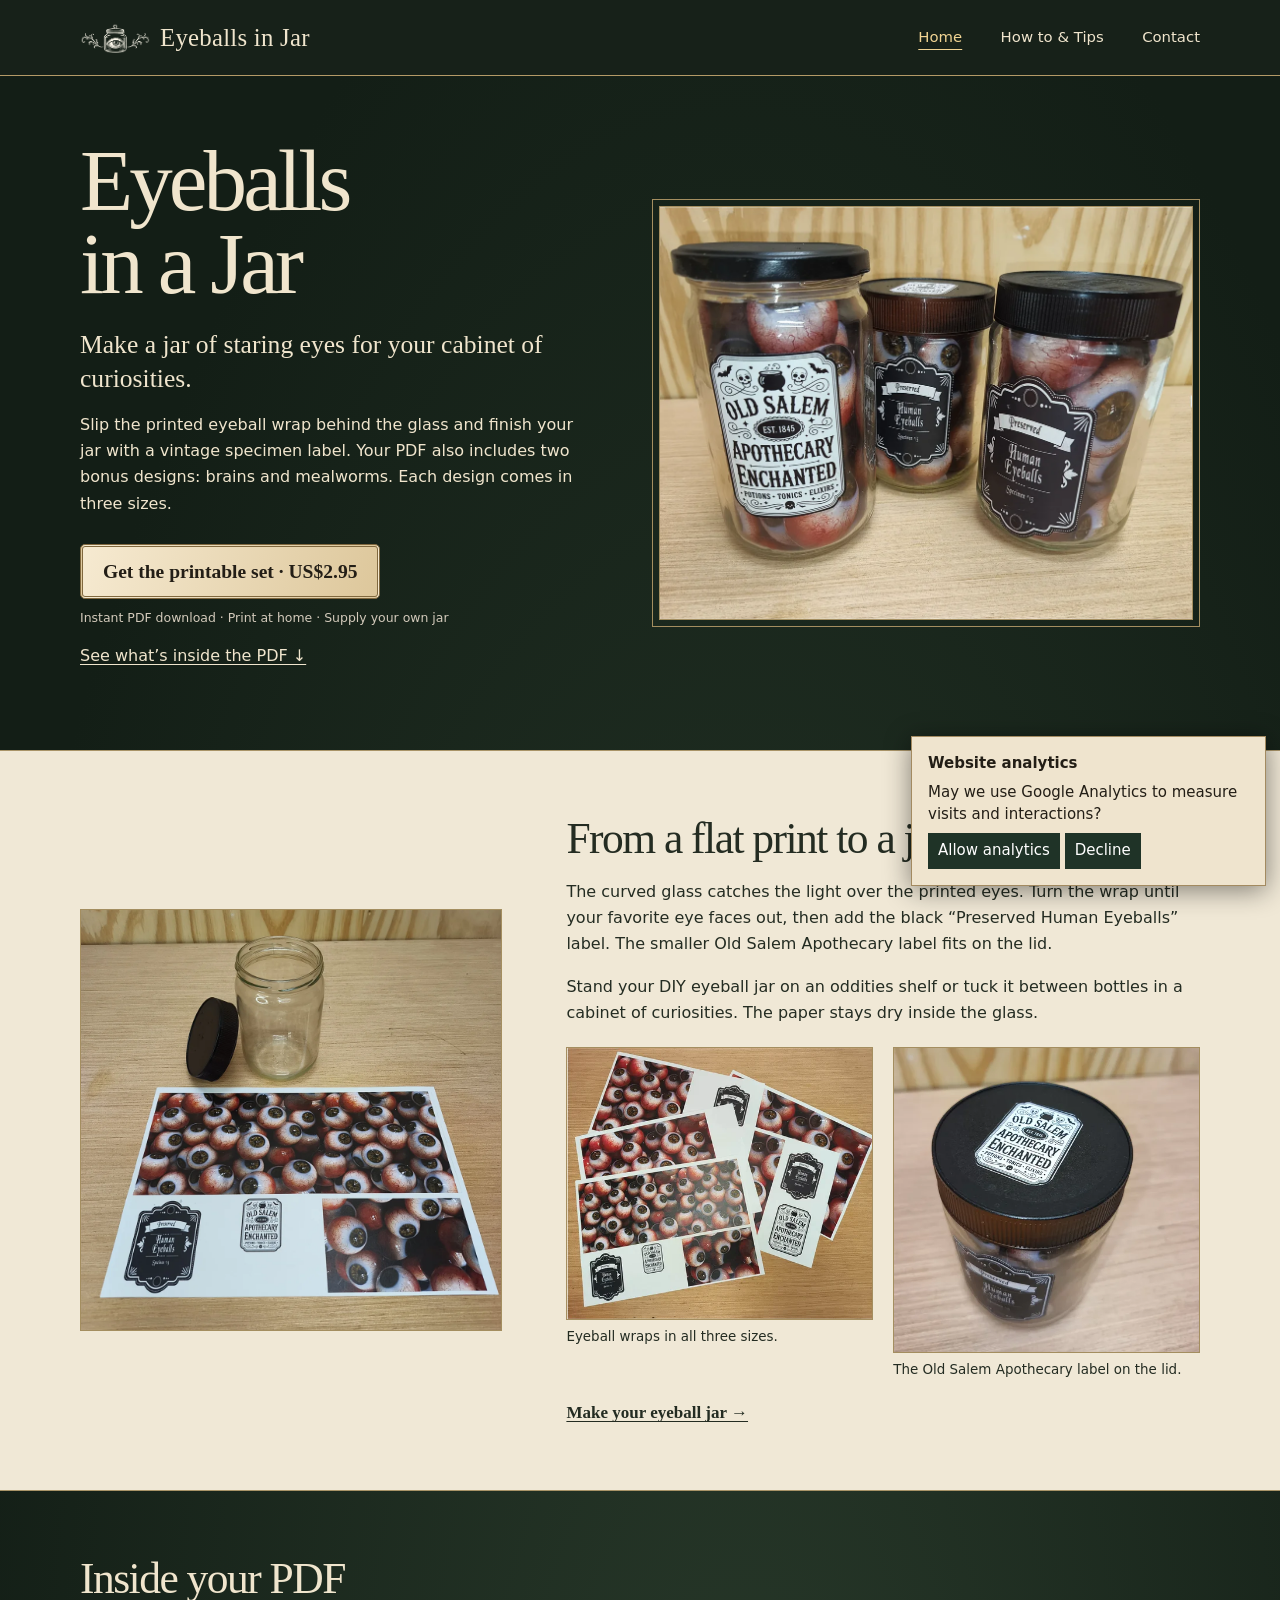
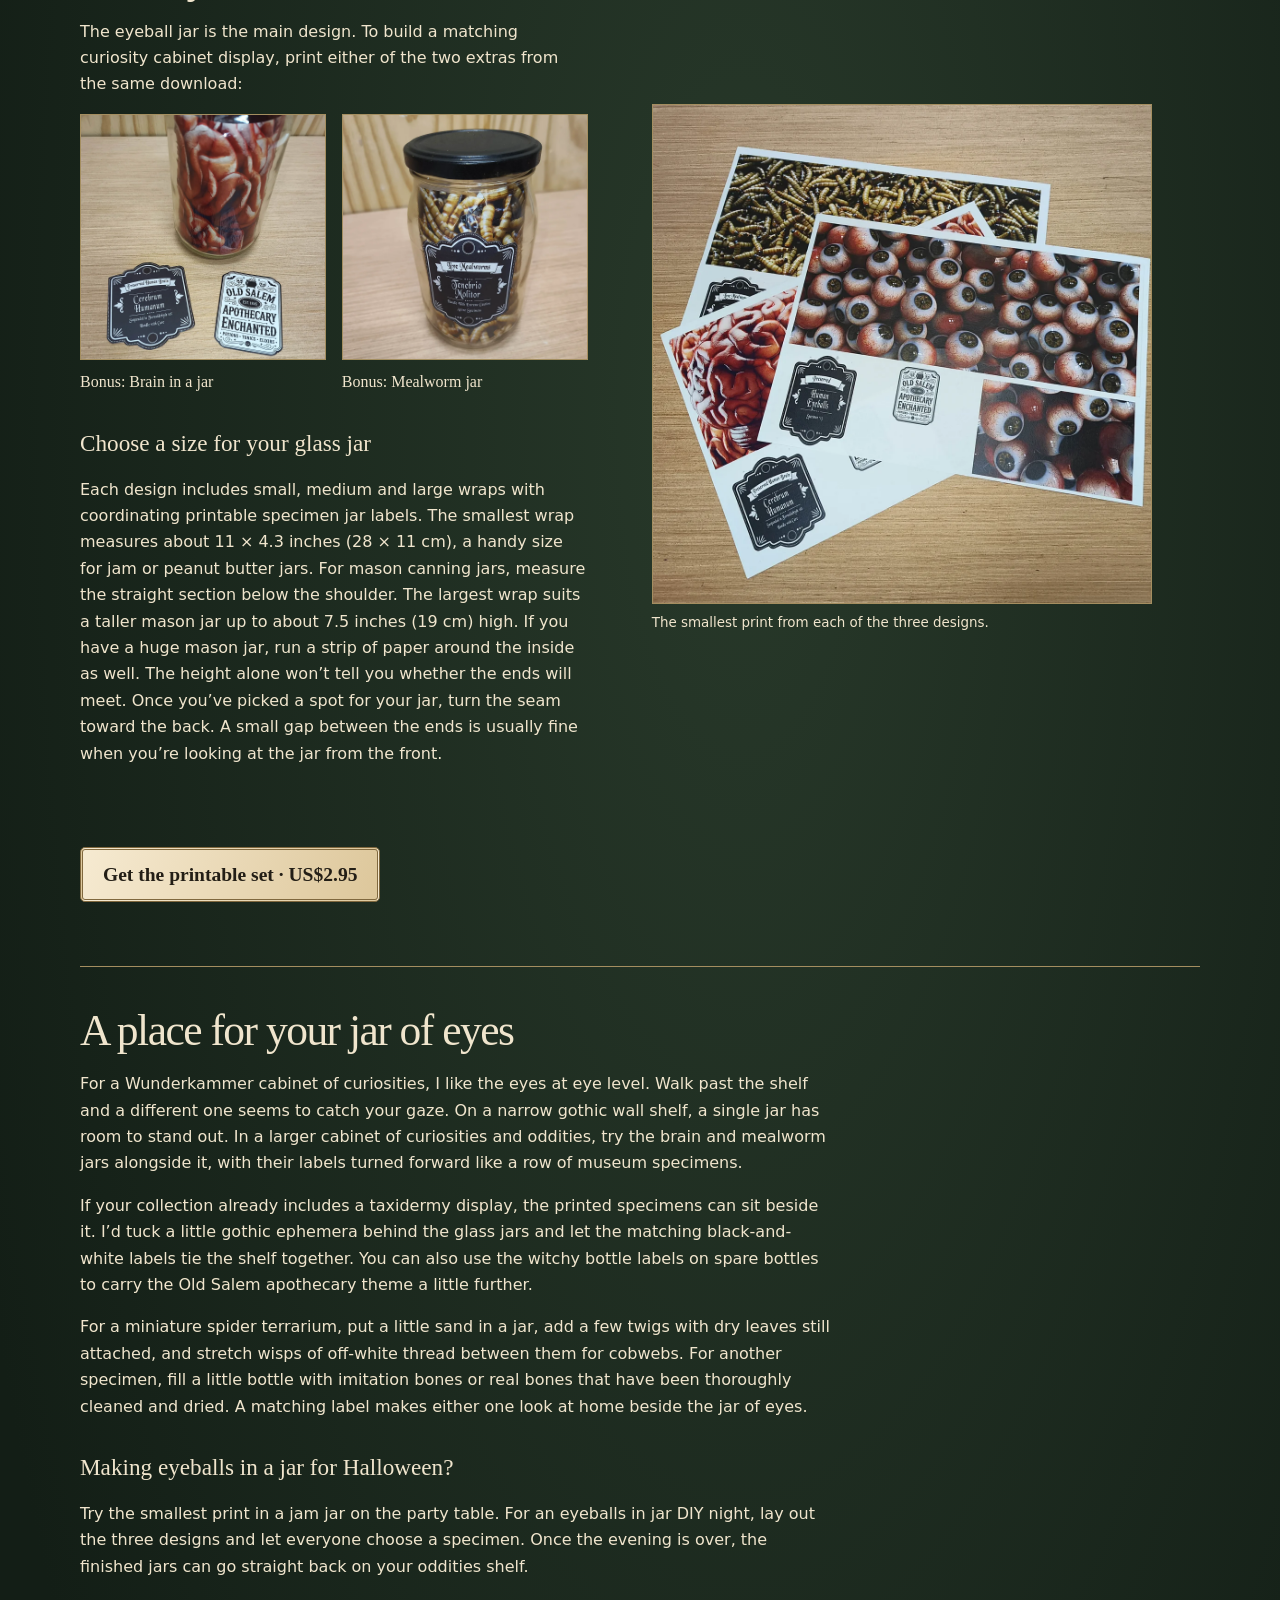
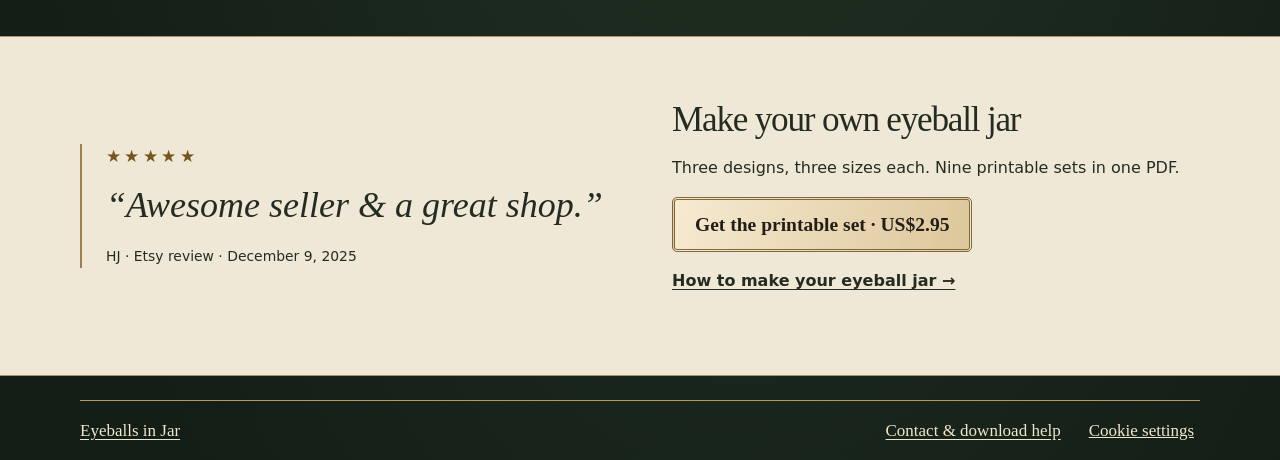
==== commit cd95545b: "Add files via upload" ====
--- a/public/index.html
+++ b/public/index.html
@@ -14,7 +14,7 @@
 <p>Stand your DIY eyeball jar on an oddities shelf or tuck it between bottles in a cabinet of curiosities. The paper stays dry inside the glass.</p><div class="eye-details"><figure><img src="/cabinet/photos/eyeball-wrap-sizes-1080.webp" srcset="/cabinet/photos/eyeball-wrap-sizes-520.webp 520w, /cabinet/photos/eyeball-wrap-sizes-1080.webp 1080w" sizes="(max-width: 700px) 43vw, 240px" width="1080" height="961" alt="Eyeball jar print sheets showing different wrap sizes and black and white labels" loading="lazy"><figcaption>Eyeball wraps in all three sizes.</figcaption></figure><figure><img src="/cabinet/photos/apothecary-lid-label-1080.webp" srcset="/cabinet/photos/apothecary-lid-label-520.webp 520w, /cabinet/photos/apothecary-lid-label-1080.webp 1080w" sizes="(max-width: 700px) 43vw, 240px" width="1080" height="1080" alt="Old Salem Apothecary paper label on the black lid of the finished eyeball jar" loading="lazy"><figcaption>The Old Salem Apothecary label on the lid.</figcaption></figure></div><a href="/how-to">Make your eyeball jar →</a></div></div></section>
 <section class="frame split includes" id="collection"><div><h2>Inside your PDF</h2><p>The eyeball jar is the main design. To build a matching curiosity cabinet display, print either of the two extras from the same download:</p>
 <div class="extras"><figure><img src="/cabinet/photos/brain-jar-wrap-1080.webp" srcset="/cabinet/photos/brain-jar-wrap-520.webp 520w, /cabinet/photos/brain-jar-wrap-1080.webp 1080w" sizes="(max-width: 700px) 94vw, 50vw" width="1080" height="1080" alt="Brain in a jar prop with the Cerebrum Humanum label beside it" loading="lazy"><figcaption>Bonus: Brain in a jar</figcaption></figure><figure><img src="/cabinet/photos/mealworm-specimen-jar-1080.webp" srcset="/cabinet/photos/mealworm-specimen-jar-520.webp 520w, /cabinet/photos/mealworm-specimen-jar-1080.webp 1080w" sizes="(max-width: 700px) 94vw, 50vw" width="1080" height="1080" alt="Finished paper mealworm jar with a Tenebrio Molitor label" loading="lazy"><figcaption>Bonus: Mealworm jar</figcaption></figure></div>
-<h3>Choose a size for your glass jar</h3><p>Each design includes small, medium and large wraps with coordinating printable specimen jar labels. The smallest wrap measures 28 × 11 cm (about 11 × 4.3 in), a handy size for jam or peanut butter jars. For mason canning jars, measure the straight section below the shoulder. The largest wrap suits a taller mason jar up to about 19 cm (7.5 in) high. If you have a huge mason jar, run a strip of paper around the inside as well. The height alone won’t tell you whether the ends will meet. Once you’ve picked a spot for your jar, turn the seam toward the back. A small gap between the ends is usually fine when you’re looking at the jar from the front.</p></div>
+<h3>Choose a size for your glass jar</h3><p>Each design includes small, medium and large wraps with coordinating printable specimen jar labels. The smallest wrap measures about 11 × 4.3 inches (28 × 11 cm), a handy size for jam or peanut butter jars. For mason canning jars, measure the straight section below the shoulder. The largest wrap suits a taller mason jar up to about 7.5 inches (19 cm) high. If you have a huge mason jar, run a strip of paper around the inside as well. The height alone won’t tell you whether the ends will meet. Once you’ve picked a spot for your jar, turn the seam toward the back. A small gap between the ends is usually fine when you’re looking at the jar from the front.</p></div>
 <figure><img src="/cabinet/photos/printable-specimen-jar-set-1080.webp" srcset="/cabinet/photos/printable-specimen-jar-set-520.webp 520w, /cabinet/photos/printable-specimen-jar-set-1080.webp 1080w" sizes="(max-width: 700px) 94vw, 50vw" width="1080" height="1080" alt="The smallest eyeball, brain and mealworm designs printed together on three sheets" loading="lazy"><figcaption>The smallest print from each of the three designs.</figcaption></figure><div class="collection-buy"><button class="buy" type="button" data-buy>Get the printable set · US$2.95</button></div></section>
 <section class="frame display-notes"><h2>A place for your jar of eyes</h2>
 <p>For a Wunderkammer cabinet of curiosities, I like the eyes at eye level. Walk past the shelf and a different one seems to catch your gaze. On a narrow gothic wall shelf, a single jar has room to stand out. In a larger cabinet of curiosities and oddities, try the brain and mealworm jars alongside it, with their labels turned forward like a row of museum specimens.</p>
--- a/cabinet/store.css
+++ b/cabinet/store.css
@@ -0,0 +1,15 @@
+:root{--muted:#d3cabb;--rim:#a48e60}.frame{width:min(90%,1120px)}.bar{min-height:75px}.brand{font-size:1.55rem;letter-spacing:.01em}.brand img{width:70px}nav{font:500 .93rem/1.4 system-ui,sans-serif}nav a[aria-current]{color:#f1d493;text-decoration:underline;text-underline-offset:.45em}
+.opening,.split,.help,.end>.frame{display:grid;grid-template-columns:1fr 1.08fr;align-items:center;gap:clamp(24px,5vw,85px);padding-block:clamp(34px,5vw,70px)}
+h1,h2,h3{font-weight:normal;text-wrap:balance}h1{font-size:clamp(54px,6.8vw,100px);letter-spacing:-.045em;line-height:.95;margin:0 0 .26em}h2{font-size:clamp(30px,3.4vw,50px);letter-spacing:-.035em;line-height:1.07;margin:0 0 .4em}h3{font-size:1.45rem;margin:1.3em 0 .2em}main p,main li,form,figcaption{font:1rem/1.65 system-ui,sans-serif}.lead{font:clamp(21px,2vw,29px)/1.32 Georgia,serif;margin:.6em 0}.opening .buy{margin-top:.55em}.opening small{color:var(--muted);font-size:.78rem;margin-top:.75em}
+figure{margin:0}figure img{width:100%;height:auto;display:block;border:1px solid var(--rim)}.opening figure{padding:6px;border:1px solid var(--rim)}.paper{background:#f0e8d6;color:#242c22;border-block:1px solid #a99468}.paper a,.bottomlink a,.help a{font-weight:bold}.paper .split{grid-template-columns:.8fr 1.2fr}.split figure{max-width:500px}.includes ul{padding-left:1.2em}.includes li+li{margin-top:.7em}figcaption{font-size:.84rem;margin-top:.6em}.end>.frame{grid-template-columns:1fr 1fr}blockquote{margin:0;border-left:2px solid #9e8050;padding-left:24px}blockquote span{color:#76561f;letter-spacing:.2em}blockquote p{font:italic clamp(22px,3vw,36px)/1.25 Georgia,serif;margin:.4em 0}cite{font: .87rem system-ui,sans-serif}.end h2{font-size:2.2rem}.inner figure{max-width:340px;justify-self:center}.inner h1,.help h1{font-size:clamp(46px,5vw,78px)}.steps{display:grid;grid-template-columns:1.5fr .7fr;gap:8%;padding-block:3rem}.steps ol{margin:0;padding-left:1.6em}.steps li{padding:.6em 0}.steps li::marker{font:italic 1.4rem Georgia,serif}.steps h2,.help h2{font-size:1.7rem}.steps p{margin:.65em 0 1em}.details figure+figure{margin-top:2em}.bottomlink{padding-block:1.6em}.help{align-items:start}.help h2{margin-top:1.8em}.help form{background:#eee4cf;color:#232a20;padding:clamp(20px,3vw,42px);border:4px double #967d52}.help label{display:block;margin-bottom:1.25em;font-weight:600}.help input,.help select,.help textarea{display:block;width:100%;margin-top:.35em;padding:.65em;background:#fffdf5;color:#202920;color-scheme:light;border:1px solid #877d6b;border-radius:2px;font:inherit}.help textarea{resize:vertical}.help [role=status]:empty{display:none}.help .buy{background:#263d2c;color:#fff4d9}
+@media(max-width:700px){.opening,.split,.paper .split,.help,.end>.frame,.steps{grid-template-columns:1fr}.bar{padding-block:8px}.opening h1 br{display:none}.opening figure{width:100%}.opening{gap:22px}.opening small{line-height:1.5}.paper .split figure{order:2}.details{display:grid;grid-template-columns:1fr 1fr;gap:12px}.details figure+figure{margin:0}.help form{margin-bottom:1rem}.steps{gap:18px}footer.frame{row-gap:12px}.buy{max-width:100%}}
+.extras{display:grid;grid-template-columns:1fr 1fr;gap:16px}.extras img{aspect-ratio:auto;object-fit:contain}.extras figcaption{font-family:Georgia,serif;font-size:1rem}
+
+.eye-details{display:grid;grid-template-columns:repeat(2,minmax(0,1fr));align-items:start;gap:clamp(10px,2vw,20px);margin:20px 0}
+.eye-details img{width:100%;height:auto}
+.eye-details figcaption{line-height:1.4}
+
+.display-notes{padding-block:2.5rem;border-top:1px solid var(--rim)}.display-notes p{max-width:74ch}.lid-pair{display:grid;grid-template-columns:1fr 1fr;gap:1rem}.extras img{height:auto;aspect-ratio:auto;object-fit:contain}
+
+.collection-buy{grid-column:1/-1}.guide-row{display:grid;grid-template-columns:minmax(0,1.3fr) minmax(0,1fr);align-items:center;gap:clamp(24px,5vw,72px);padding-block:clamp(30px,5vw,64px)}.guide-row+.guide-row{border-top:1px solid var(--rim)}.guide-row>figure{width:min(100%,380px);justify-self:center}.photo-guide .lid-pair{align-items:start}.guide-end{padding-block:3rem}.guide-end p{max-width:68ch}.photo-guide a{font-weight:600}.photo-guide .buy{margin-block:.5rem}
+@media(max-width:700px){.guide-row{grid-template-columns:1fr}.photo-guide .inner figure{max-width:100%}.photo-guide .lid-pair{gap:10px}}
